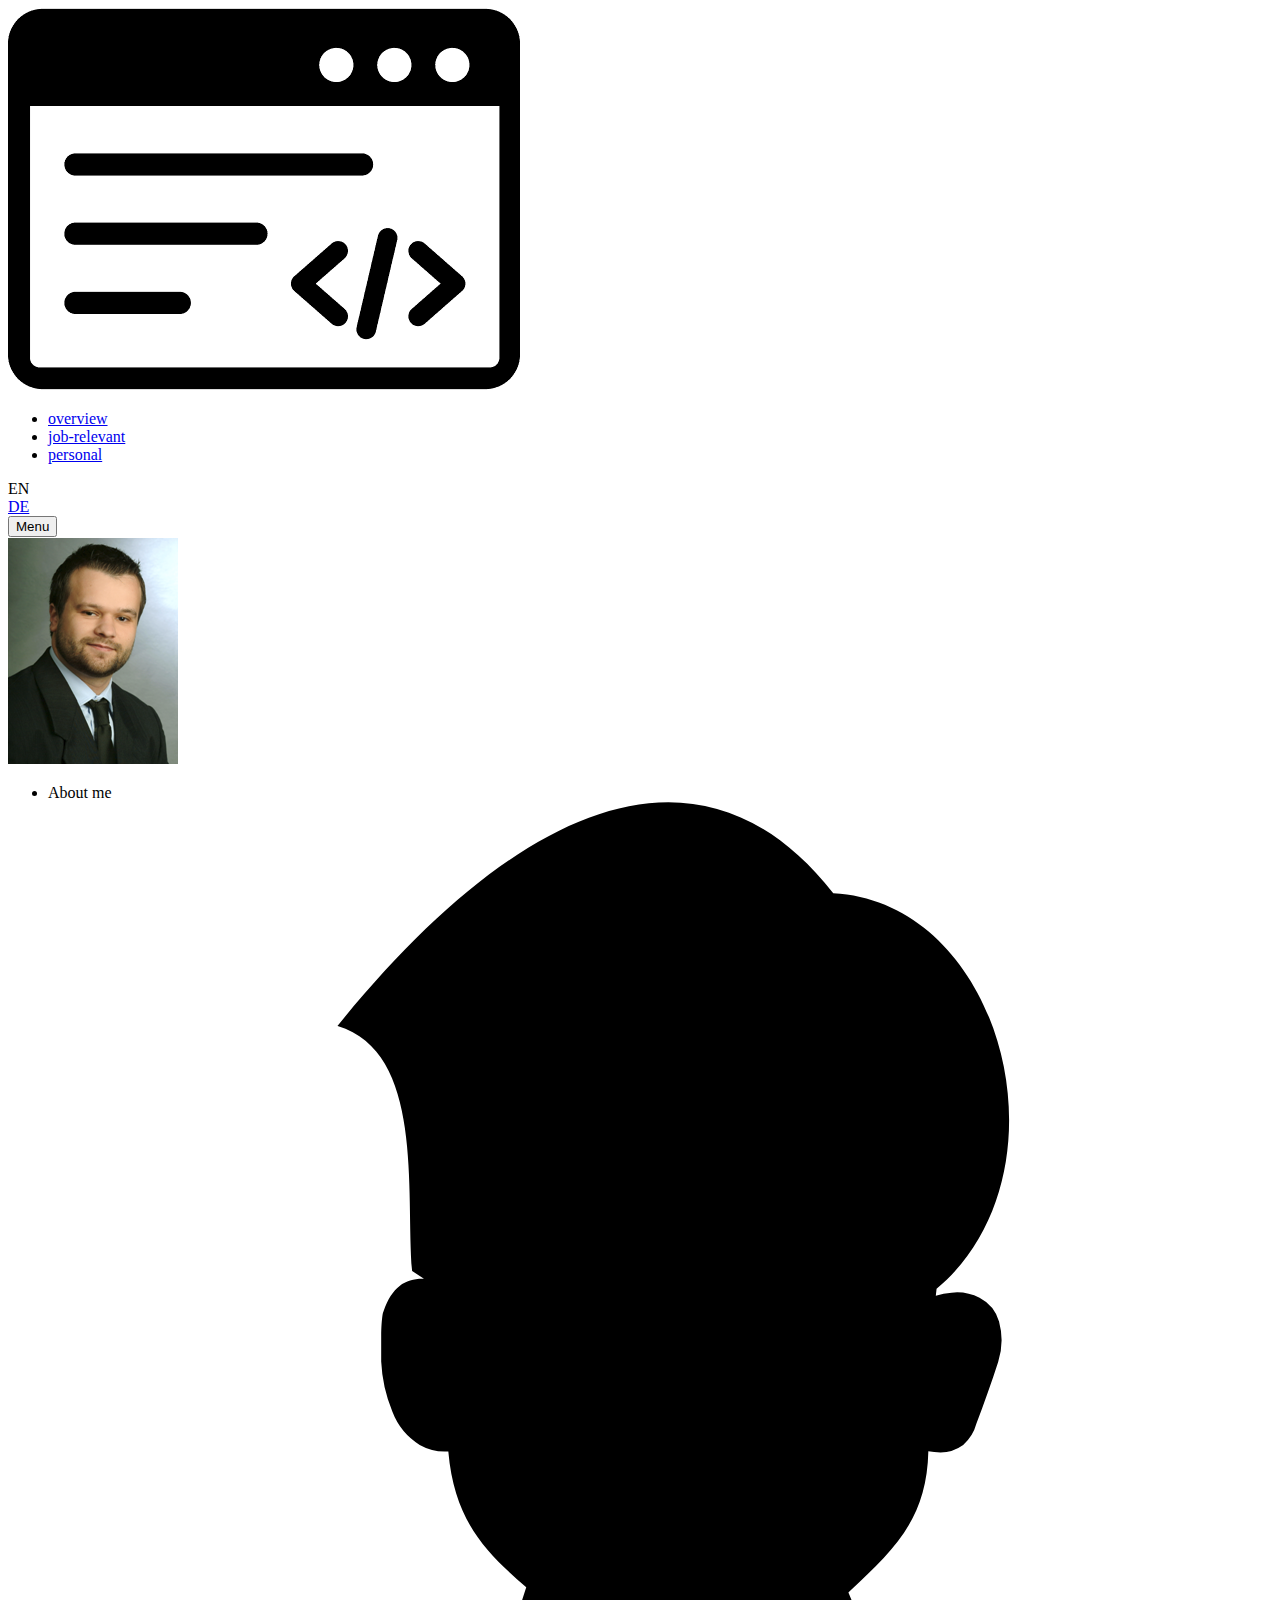
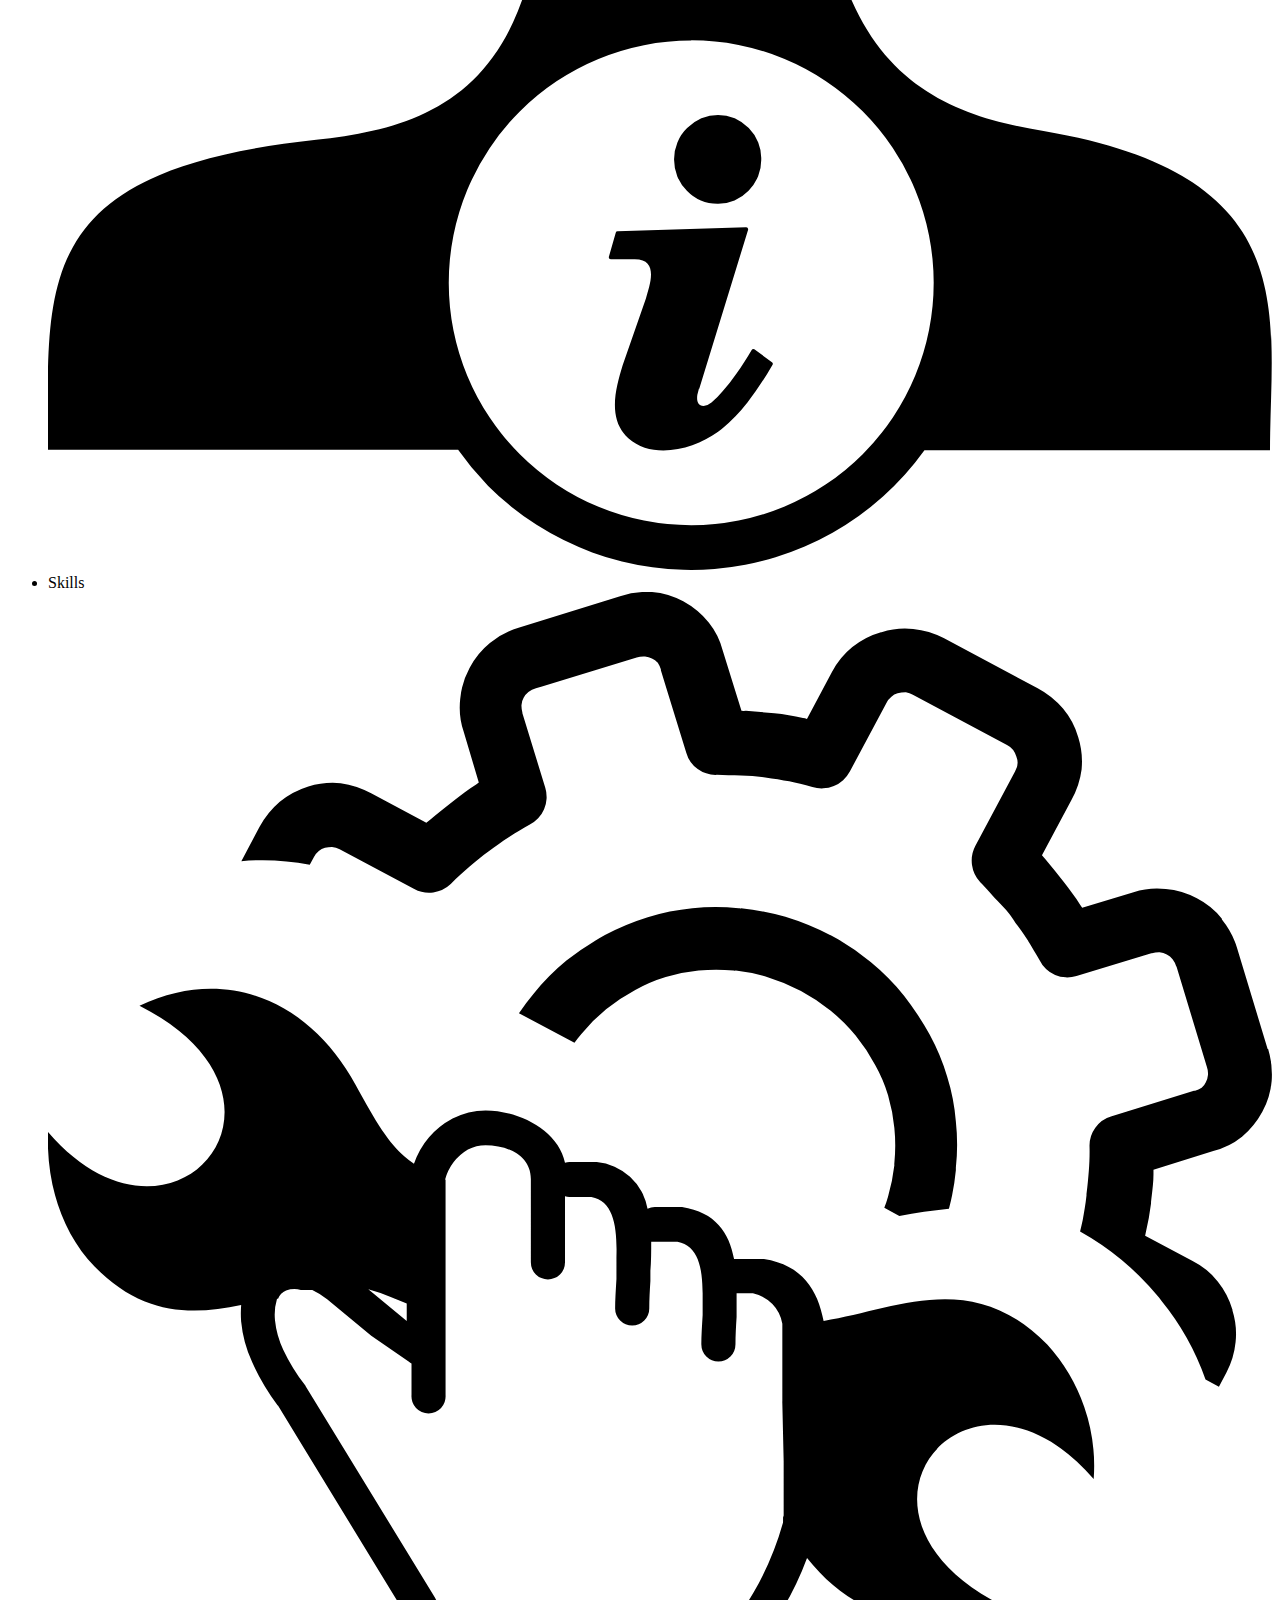
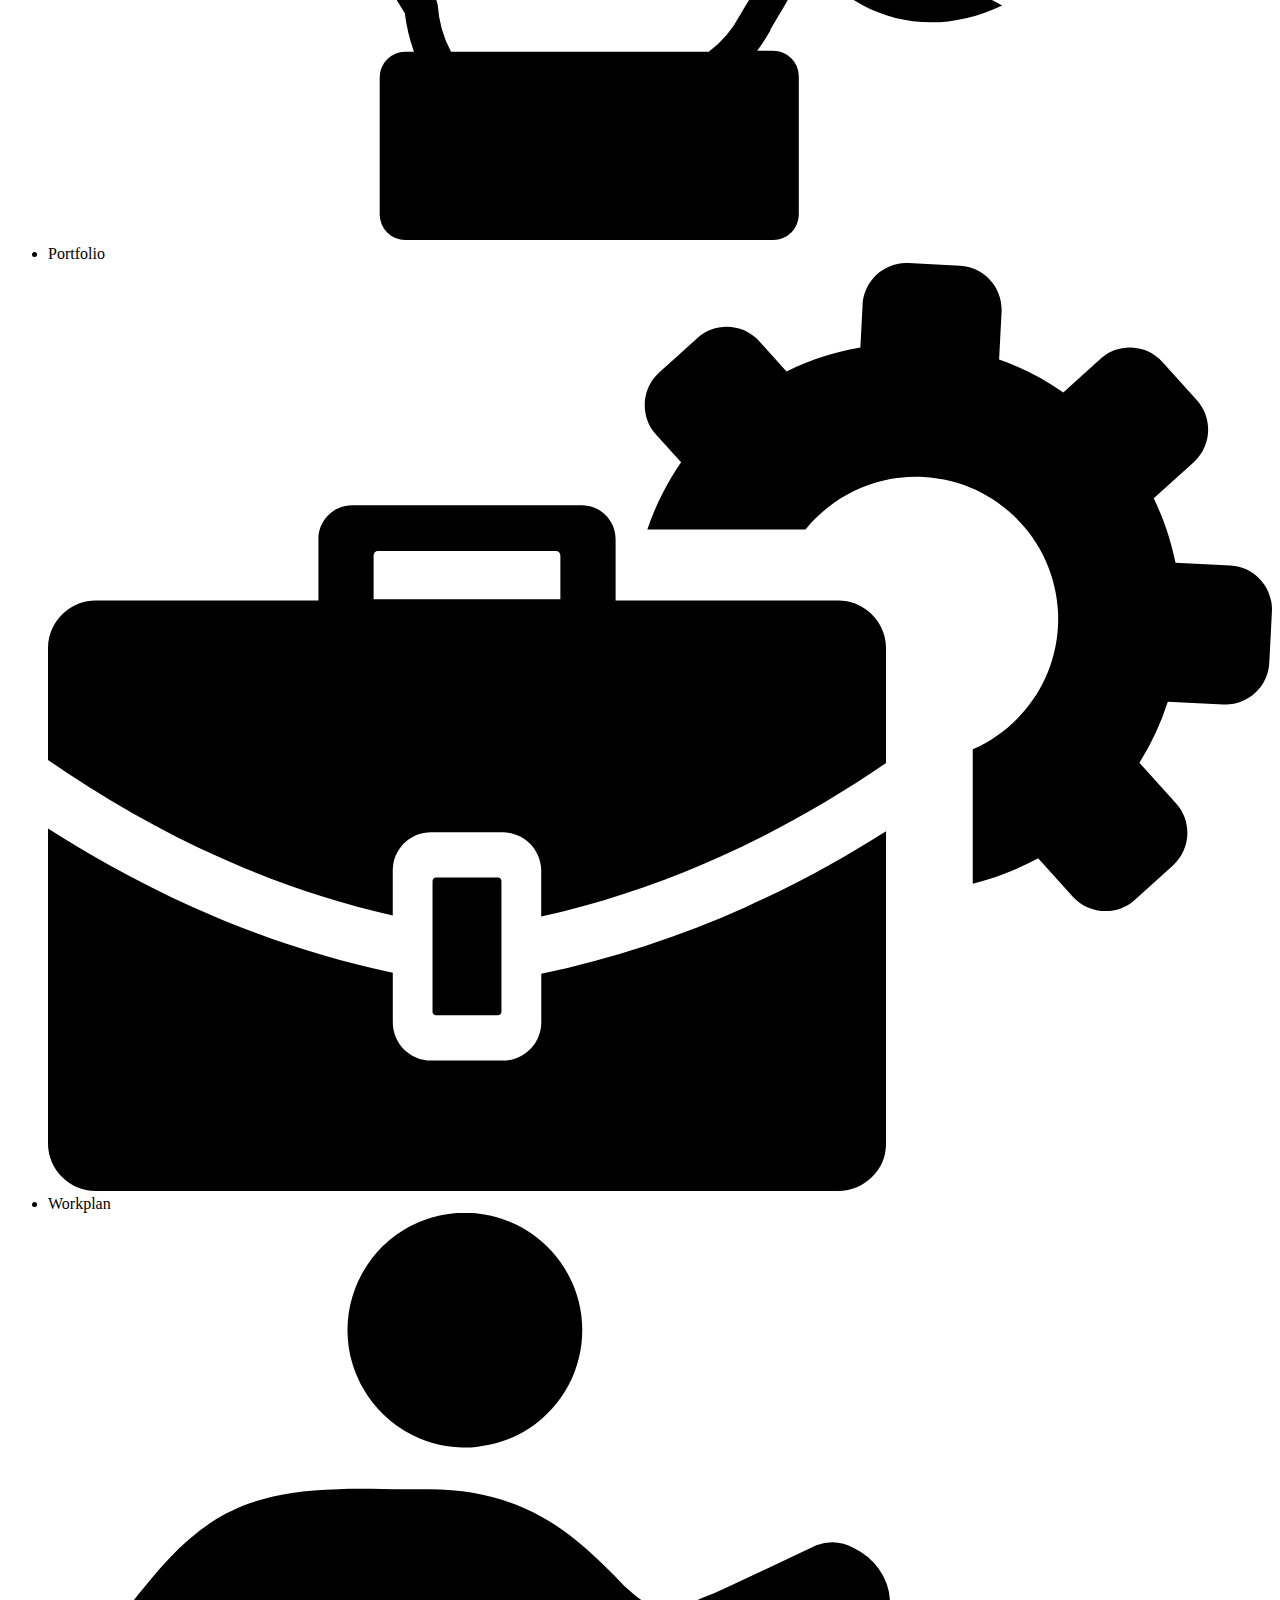
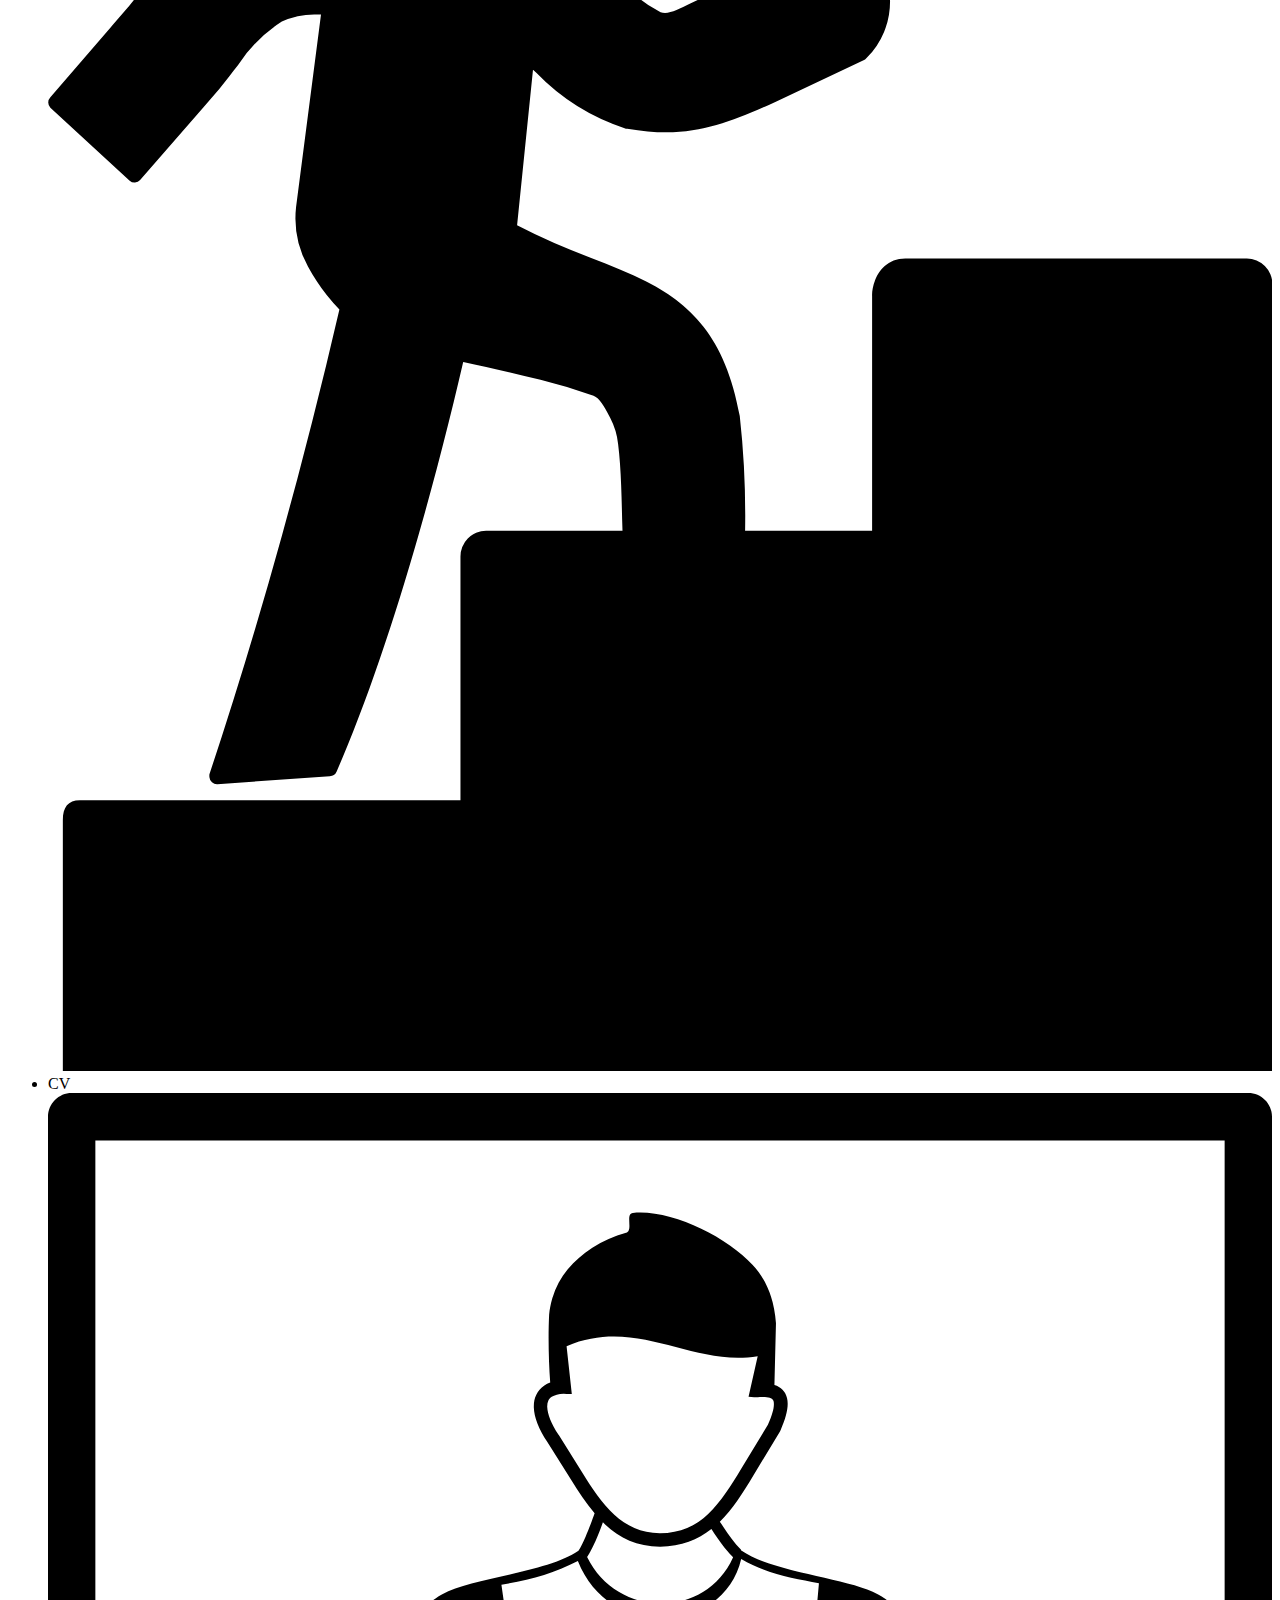
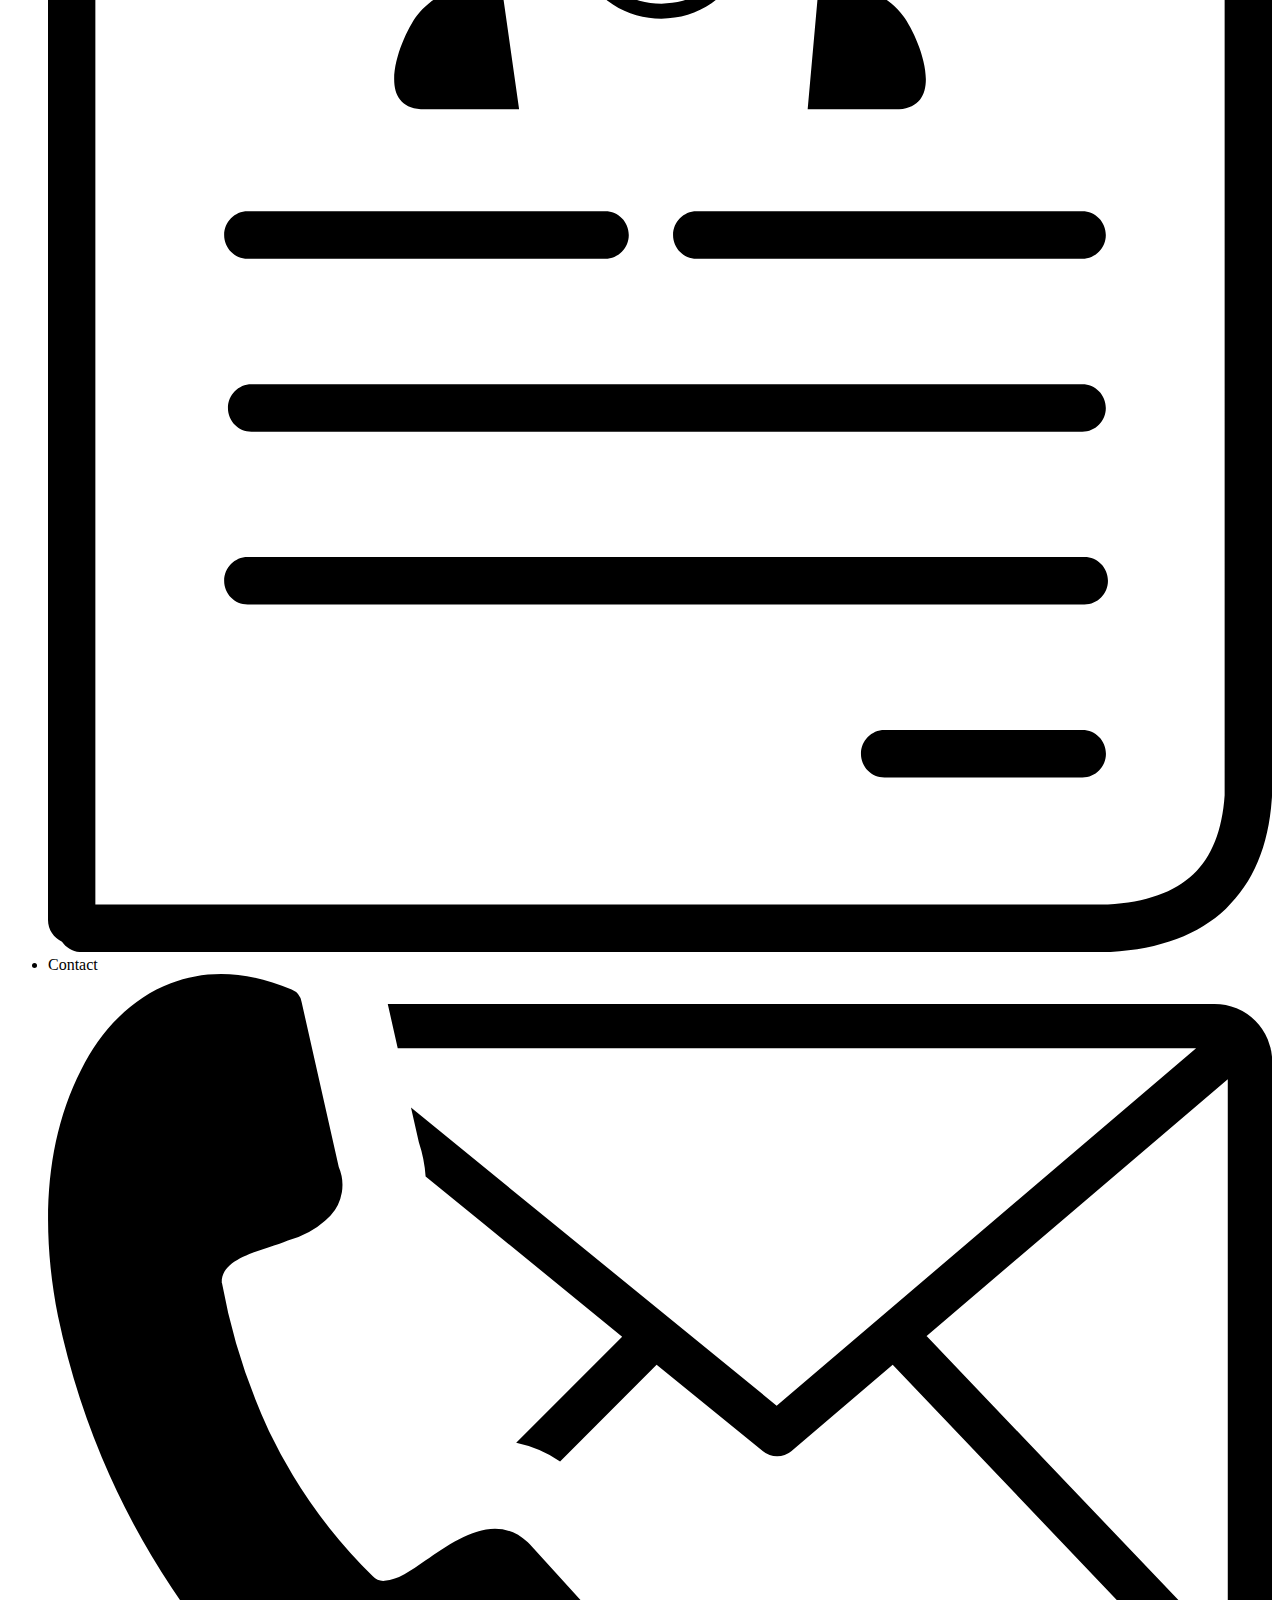
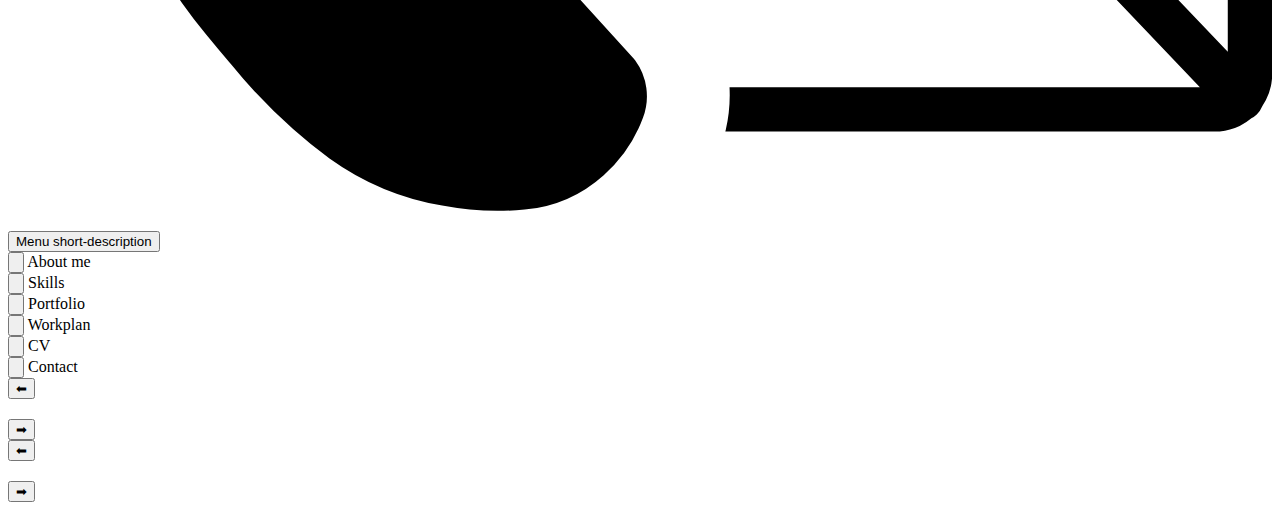
==== index.html @ 75055345 "Change path for styles and js" ====
<!DOCTYPE html>
<html lang="en">
  <head>
    <meta charset="UTF-8" />
    <meta http-equiv="X-UA-Compatible" content="IE=edge" />
    <meta name="viewport" content="width=device-width, initial-scale=1.0" />
    <link
      rel="icon"
      type="image/png"
      href="./assets/Bildschirmfoto vom 2022-07-23 14-48-55.png"
      style="border-radius: 60%"
    />
    <title>overview application</title>
    <!-- BASE -->
    <!-- for github pages -->
    <base href="/bru1415.github.io/job-application-site/" />
    <!-- for localhost -->
    <!-- <base href="" /> -->
    <!-- GOOGLE FONTS -->
    <link rel="preconnect" href="https://fonts.googleapis.com" />
    <link rel="preconnect" href="https://fonts.gstatic.com" crossorigin />
    <link
      href="https://fonts.googleapis.com/css2?family=Barlow+Semi+Condensed:ital,wght@0,400;0,700;1,400&family=Barlow:wght@400;700&family=Libre+Baskerville:wght@400;700&display=swap"
      rel="stylesheet"
    />
    <link rel="preconnect" href="https://fonts.googleapis.com" />
    <link rel="preconnect" href="https://fonts.gstatic.com" crossorigin />
    <link
      href="https://fonts.googleapis.com/css2?family=Gelasio:ital,wght@0,400;0,500;0,600;0,700;1,400;1,500;1,600;1,700&display=swap"
      rel="stylesheet"
    />
    <link rel="preconnect" href="https://fonts.googleapis.com" />
    <link rel="preconnect" href="https://fonts.gstatic.com" crossorigin />
    <link
      href="https://fonts.googleapis.com/css2?family=Roboto+Slab:wght@400;500;700;900&display=swap"
      rel="stylesheet"
    />
    <link rel="preconnect" href="https://fonts.googleapis.com" />
    <link rel="preconnect" href="https://fonts.gstatic.com" crossorigin />
    <link
      href="https://fonts.googleapis.com/css2?family=Roboto+Condensed:ital,wght@0,400;0,700;1,400&display=swap"
      rel="stylesheet"
    />
    <!-- Custom css -->
    <link rel="stylesheet" href="./styles.css" />
    <!-- JS -->
    <script src="./index.js" defer></script>
    <!-- <script src="../jsonData.js" type="module" defer></script> -->
  </head>
  <body class="overview">
    <header class="SiteHeader sticky">
      <div class="SiteHeader__navAndLogoContainer flex just-between">
        <div class="logo">
          <img
            src="/assets/coding.png"
            alt="coding-symbol as logo"
            onerror="if(this.src != '/job-application-site/assets/coding.png') this.src = '/job-application-site/assets/coding.png'"
          />
        </div>
        <div class="SiteHeader__navContainer flex just-between">
          <nav>
            <ul
              class="primary-navigation underline-indicators"
              data-is-expanded="false"
            >
              <li class="active"><a href="/index.html">overview</a></li>
              <li><a href="/pages/technical.html">job-relevant</a></li>
              <li><a href="/pages/personal.html">personal</a></li>
            </ul>
          </nav>
          <div class="SiteHeader__navContainer_sideElements flex">
            <div class="lang-dropdown">
              <div class="dropdown-current">EN</div>
              <div class="dropdown-content">
                <div><a href="/index-de.html"> DE</a></div>
              </div>
            </div>
            <button
              data-close-icon="false"
              class="mobile-nav-toggle burger-icon"
              aria-controls="primary-navigation"
            >
              <span class="sr-only" aria-expanded="false">Menu</span>
            </button>
          </div>
        </div>
      </div>
    </header>
    <main id="main" class="main-grid grid">
      <div class="presentation-wrapper">
        <picture class="profile-photo" data-screen="full">
          <img
            src="/assets/Bildschirmfoto vom 2022-07-23 14-48-55.png"
            alt="picture of bruno-martin schuster"
        /></picture>
        <ul id="topics" class="topics" data-screen="full">
          <li data-position="1" data-title="About me">
            <span>About me</span>
            <img
              data-topicarea="personal"
              src="/assets/about-me.svg"
              alt="graphic showing outline of a person with in i representing information"
            />
          </li>
          <li data-position="2" data-title="Skills">
            <span>Skills</span>
            <img
              data-topicarea="technical"
              src="/assets/repair-fix-repairing.svg"
              alt="graphic showing a gearwheel and a hand holding a spanner"
            />
          </li>
          <li data-position="3" data-title="Portfolio">
            <span>Portfolio</span>
            <img
              data-topicarea="technical"
              src="/assets/work-experience.svg"
              alt="graphic showing a gearwheel and a briefcase"
            />
          </li>
          <li data-position="4" data-title="Workplan">
            <span>Workplan</span>
            <img
              data-topicarea="technical"
              src="/assets/stair-climbing.svg"
              alt="graphic showing a person climbing up stairs"
            />
          </li>
          <li data-position="5" data-title="CV">
            <span>CV</span>
            <img
              data-topicarea="personal"
              src="/assets/resume-cv.svg"
              alt="graphic showing a resume"
            />
          </li>
          <li data-position="6" data-title="Contact">
            <span>Contact</span>
            <img
              data-topicarea="personal"
              src="/assets/contact-us.svg"
              alt="graphic showing a phone and a envelope"
            />
          </li>
        </ul>
      </div>
      <!-- short-description --------------------------------------------------------------------------------------- -->
      <div class="short-description">
        <div class="short-desc-nav-wrapper" data-is-expanded="true">
          <button
            data-close-icon="false"
            class="short-desc-nav-toggle burger-icon"
            aria-controls="short-desc-nav-wrapper"
            aria-expanded="false"
          >
            <span class="sr-only" aria-expanded="false"
              >Menu short-description</span
            >
          </button>
          <div
            class="grid short-description-nav"
            role="tablist"
            aria-label="topics list"
          >
            <div
              data-position="1"
              role="tab"
              aria-controls="about_me-tab"
              aria-selected="false"
              tabindex="-1"
            >
              <button data-topicarea="personal">
                <img
                  data-topicarea="personal"
                  src="/assets/about-me.svg"
                  alt="graphic showing outline of a person with in i representing information"
                />
              </button>
              <span class="sr-only">About me</span>
            </div>
            <div
              data-position="2"
              role="tab"
              aria-controls="skills-tab"
              aria-selected="false"
              tabindex="-1"
            >
              <button data-topicarea="technical">
                <img
                  data-topicarea="technical"
                  src="/assets/repair-fix-repairing.svg"
                  alt="graphic showing a gearwheel and a hand holding a spanner"
                />
              </button>
              <span class="sr-only">Skills</span>
            </div>
            <div
              data-position="3"
              role="tab"
              aria-controls="portfolio-tab"
              aria-selected="false"
              tabindex="-1"
            >
              <button data-topicarea="technical">
                <img
                  data-topicarea="technical"
                  src="/assets/repair-fix-repairing.svg"
                  alt="graphic showing a gearwheel and a hand holding a spanner"
                />
              </button>
              <span class="sr-only">Portfolio</span>
            </div>
            <div
              data-position="4"
              role="tab"
              aria-controls="workplan-tab"
              aria-selected="true"
              tabindex="0"
            >
              <button data-topicarea="technical">
                <img
                  data-topicarea="technical"
                  src="/assets/stair-climbing.svg"
                  alt="graphic showing a person climbing up stairs"
                />
              </button>
              <span class="sr-only">Workplan</span>
            </div>
            <div
              data-position="5"
              role="tab"
              aria-controls="cv-tab"
              aria-selected="false"
              tabindex="-1"
            >
              <button data-topicarea="personal">
                <img
                  data-topicarea="personal"
                  src="/assets/resume-cv.svg"
                  alt="graphic showing a resume"
                />
              </button>
              <span class="sr-only">CV</span>
            </div>
            <div
              data-position="6"
              role="tab"
              aria-controls="contact-tab"
              aria-selected="false"
              tabindex="-1"
            >
              <button data-topicarea="personal">
                <img
                  data-topicarea="personal"
                  src="/assets/contact-us.svg"
                  alt="graphic showing a phone and a envelope"
                />
              </button>
              <span class="sr-only">Contact</span>
            </div>
          </div>
          <div class="short-description-nav__head flex inside-wrapper">
            <button class="navigation__arrow arrow-left">⬅</button>
            <h2 class="description-heading"></h2>
            <button class="navigation__arrow arrow-right">➡</button>
          </div>
        </div>
        <div class="short-description-nav__head flex outside-wrapper">
          <button class="navigation__arrow arrow-left">⬅</button>
          <h2 class="description-heading"></h2>
          <button class="navigation__arrow arrow-right">➡</button>
        </div>
        <!-- ShortContent ------------------------------------------------------------------- -->

        <section class="short-content">
          <!-- About me  ------------------------------------------------------------->
          <article
            hidden
            role="tabpanel"
            id="about_me-tab"
            tabindex="0"
            data-position="1"
            aria-labelledby="about_me-tab"
          >
            <div class="about_me flex col">
              <!-- <h2>About me</h2> -->
              <h3>personal</h3>
              <p>
                I am a calm person who is enthusiastic about learning. In groups
                I generally do not take the leading part, but always try to push
                when there is a goal to reach.
                <br />
                One of my greatest strengths is my frustration tolerance, which
                I think is an important ability for a programmer. I usually try
                to consider tasks from different point of views. That, on the
                one hand takes more time, on the other hand is less superficial.
              </p>
              <div class="short-info">
                This is a brief overview. If you want to see more details got to
                <a href="/pages/personal.html">personal</a>
              </div>
              <br />
              <br />
              <h3>professional</h3>
              <p>
                I personally see myself rather working in the backend- than in
                frontend-development. However, I have not decided definitely. I
                will anyway first go through the whole MERN-stack to have an
                overall picture.
              </p>
            </div>
            <div class="short-info">
              This is a brief overview. If you want to see more details got to
              <a href="/pages/personal.html">job-relevant</a>
            </div>
          </article>
          <!-- Skills  ----------------------------------------------------------------->
          <article
            hidden
            role="tabpanel"
            id="skills-tab"
            tabindex="0"
            data-position="2"
            aria-labelledby="skills-tab"
          >
            <div class="skills__transferable">
              <h3>transferable skills</h3>
              <div class="flex skills__list col-row col-row-sm">
                <div class="skills__list_half flex col">
                  <span>connected thinking</span>
                  <div class="skills__list_item flex">
                    <div
                      class="skills__list_item--fill"
                      style="--skill-fill: 80%"
                    ></div>
                  </div>
                  <span>analytical thinking</span>
                  <div class="skills__list_item flex">
                    <div
                      class="skills__list_item--fill"
                      style="--skill-fill: 75%"
                    ></div>
                  </div>
                  <span>creativity in problem solving</span>
                  <div class="skills__list_item flex">
                    <div
                      class="skills__list_item--fill"
                      style="--skill-fill: 80%"
                    ></div>
                  </div>
                </div>
                <div class="skills__list_half flex col">
                  <span>frustration competence</span>
                  <div class="skills__list_item flex">
                    <div
                      class="skills__list_item--fill"
                      style="--skill-fill: 85%"
                    ></div>
                  </div>
                  <span>eagerness to learn</span>
                  <div class="skills__list_item flex">
                    <div
                      class="skills__list_item--fill"
                      style="--skill-fill: 85%"
                    ></div>
                  </div>
                  <span>flexibility</span>
                  <div class="skills__list_item flex">
                    <div
                      class="skills__list_item--fill"
                      style="--skill-fill: 75%"
                    ></div>
                  </div>
                </div>
              </div>
            </div>
            <div class="short-info">
              This is a brief overview. If you want to see more details got to
              <a href="/pages/personal.html">personal</a>
            </div>
            <h3>coding skills</h3>
            <div class="skills__coding">
              <div class="flex skills__list flex col-row col-row-sm">
                <div class="skills__list_half flex col">
                  <span>Java Script</span>
                  <div class="skills__list_item flex">
                    <div
                      class="skills__list_item--fill"
                      style="--skill-fill: 55%"
                    ></div>
                  </div>
                  <span>css</span>
                  <div class="skills__list_item flex">
                    <div
                      class="skills__list_item--fill"
                      style="--skill-fill: 45%"
                    ></div>
                  </div>
                  <span>html</span>
                  <div class="skills__list_item flex">
                    <div
                      class="skills__list_item--fill"
                      style="--skill-fill: 45%"
                    ></div>
                  </div>
                </div>
                <div class="skills__list_half flex col">
                  <span>bootstrap</span>
                  <div class="skills__list_item flex">
                    <div
                      class="skills__list_item--fill"
                      style="--skill-fill: 25%"
                    ></div>
                  </div>
                  <span>figma</span>
                  <div class="skills__list_item flex">
                    <div
                      class="skills__list_item--fill"
                      style="--skill-fill: 15%"
                    ></div>
                  </div>
                  <span>java</span>
                  <div class="skills__list_item flex">
                    <div
                      class="skills__list_item--fill"
                      style="--skill-fill: 30%"
                    ></div>
                  </div>
                </div>
              </div>
            </div>
            <div class="short-info">
              This is a brief overview. If you want to see more details got to
              <a href="/pages/technical.html">job-relevant</a>
            </div>
          </article>
          <!-- Portfolio  --------------------------------------------------------------->
          <article
            hidden
            role="tabpanel"
            tabindex="0"
            data-title="Portfolio"
            data-position="3"
            id="portfolio-tab"
            aria-labelledby="portfolio-tab"
          >
            <h3>My four most recent works</h3>
            <div class="gallery flex">
              <div class="gallery__element">
                <a
                  href="https://bru1415.github.io/fementor-job-listings/"
                  class="portfolio_a-tag"
                  ><figure class="pos-relative">
                    <img
                      src="/assets/fementor-job-listings.png"
                      alt="screenshot of job listings project"
                    />
                    <figcaption>
                      <p>React / JavaScript / CSS / HTML</p>
                      <h5>fementor-job-listings</h5>
                    </figcaption>
                  </figure>
                </a>
                <div class="git-repo-link fs-500">
                  <a href="https://github.com/Bru1415/fementor-job-listings"
                    >go to github repository</a
                  >
                </div>
              </div>
              <div class="gallery__element">
                <a
                  href="https://codepen.io/BrCoWeb/pen/ExbvEqm?editors=1111"
                  class="portfolio_a-tag"
                  ><figure class="pos-relative">
                    <img
                      src="/assets/fcc-random-quote-machine.png"
                      alt="screenshot of random quote machine project"
                    />
                    <figcaption>
                      <p>React / JavaScript / CSS / HTML</p>
                      <h5>fcc-random-quote-machine</h5>
                    </figcaption>
                  </figure></a
                >
              </div>
              <div class="gallery__element">
                <a
                  href="https://bru1415.github.io/odin-calculator/"
                  class="portfolio_a-tag"
                  ><figure class="pos-relative">
                    <img
                      src="/assets/odin-calculator.png"
                      alt="screenshot of calculator project"
                    />

                    <figcaption>
                      <p>JavaScript / HTML / CSS</p>
                      <h5>odin-calculator</h5>
                    </figcaption>
                  </figure></a
                >
                <div class="git-repo-link fs-500">
                  <a href="https://github.com/Bru1415/odin-calculator"
                    >go to github repository</a
                  >
                </div>
              </div>

              <div class="gallery__element">
                <a
                  href="https://bru1415.github.io/odin-etch-a-sketch/"
                  class="portfolio_a-tag portfolio__odin_odin-etch-a-sketch"
                  ><figure class="pos-relative">
                    <img
                      src="/assets/odin-etch-a-sketch.png"
                      alt="screenshot of etch a sketch project"
                    />
                    <figcaption>
                      <p>JavaScript / HTML / CSS</p>
                      <h5>odin-etch-a-sketch</h5>
                    </figcaption>
                  </figure></a
                >
                <div class="git-repo-link fs-500">
                  <a
                    class=""
                    href="https://github.com/Bru1415/odin-etch-a-sketch"
                    >go to github repository</a
                  >
                </div>
              </div>
            </div>
            <div class="short-info">
              This is a brief overview. If you want to see more details got to
              <a href="/pages/technical.html">job-relevant</a>
            </div>
          </article>
          <!-- Workplan  ---------------------------------------------------------------->
          <article
            hidden
            data-title="Workplan"
            role="tabpanel"
            tabindex="0"
            data-title="workplan"
            data-position="4"
            id="workplan-tab"
            aria-labelledby="workplan-tab"
          >
            <article class="technical__workplan flex">
              <article class="workplan__past flex">
                <div>
                  <h3>Learning History (Up to the present)</h3>
                  <div class="workplan__past__to-present">
                    <div>
                      <div class="timeline process">
                        <h5>Getting curious</h5>
                        <div><span class="date-range"> July 2021</span></div>
                      </div>
                      <div class="timeline process">
                        <h5>Testing phase</h5>
                        <div>
                          <span class="date-range"
                            >August 2021 - October 2022</span
                          >
                        </div>
                      </div>
                      <div class="timeline process">
                        <h5>Getting serious</h5>
                        <div>
                          <span class="date-range"
                            >October 2021 - November 2022</span
                          >
                        </div>
                      </div>
                      <div class="timeline process">
                        <h5>diversify sources of learning</h5>
                        <div>
                          <span class="date-range"
                            >November 2021 - present</span
                          >
                        </div>
                      </div>
                      <div class="timeline success">
                        <h5>
                          Finish <em>"The Web Development Bootcamp 2022"</em> by
                          Colt Steele
                        </h5>
                        <div>
                          <span class="date-range">16th of January 2021</span>
                        </div>
                      </div>
                      <div class="timeline success">
                        <h5>
                          Finish freeCodeCamp "JavaScript Algorithms and Data
                          Structures Certification"
                        </h5>
                        <div>
                          <span class="date-range">31th of January 2021</span>
                        </div>
                      </div>
                      <div class="timeline process">
                        <h5>Start with react</h5>
                        <div>
                          <span class="date-range"
                            >February 2022 - March 2022</span
                          >
                        </div>
                      </div>
                      <div class="timeline process">
                        <h5>Deepen knowledge on html and css</h5>
                        <div>
                          <span class="date-range">March 2022 - present</span>
                        </div>
                      </div>
                      <div class="timeline process">
                        <h5>Continue with react</h5>
                        <div><span class="date-range">July 2022</span></div>

                        <p></p>
                      </div>
                      <div class="timeline success">
                        <h5>finish main part of react Tutorial</h5>
                        <div>
                          <span class="date-range">28th of August 2022</span>
                        </div>
                      </div>
                      <div class="timeline process">
                        <h5>
                          Deepen knowledge on react and prepare for application
                        </h5>
                        <div>
                          <span class="date-range"
                            >September 2022 - present</span
                          >
                        </div>
                      </div>
                      <div class="timeline success">
                        <h5>finish first challenge of Frontend Mentor</h5>
                        <div>
                          <span class="date-range">16th of September 2022</span>
                        </div>
                      </div>
                    </div>
                  </div>
                </div>
              </article>
              <article class="workplan__future flex">
                <div>
                  <h3>Learning Plan (next steps)</h3>
                  <div class="workplan__future__from-present">
                    <div>
                      <div class="timeline process">
                        <h5>
                          Deepen knowledge on react and prepare for application
                        </h5>
                        <div>
                          <span class="date-range">present - January 2023</span>
                        </div>
                      </div>
                      <div class="timeline process">
                        <h5>Working on the backend</h5>
                        <div>
                          <span class="date-range"
                            >January 2023 - March 2022</span
                          >
                        </div>
                      </div>
                      <div class="timeline process">
                        <h5>Deepen the MERN-Stack</h5>
                        <div>
                          <span class="date-range">April 2022 - May 2022</span>
                        </div>
                      </div>
                      <div class="timeline process">
                        <h5>Continuous Improvement</h5>
                        <div>
                          <span class="date-range">May 2022 - open end</span>
                        </div>
                      </div>
                    </div>
                  </div>
                </div>
              </article>
            </article>
            <div class="short-info">
              This is a brief overview. If you want to see more details got to
              <a href="/pages/technical.html">job-relevant</a>
            </div>
          </article>
          <!-- CV  ------------------------------------------------------------------------->
          <article
            hidden
            role="tabpanel"
            id="cv-tab"
            tabindex="0"
            data-position="5"
            aria-labelledby="cv-tab"
          >
            <article class="cv flex">
              <div class="curriculum">
                <div>
                  <h3>work life</h3>
                  <div class="worklife">
                    <div class="timeline success">
                      <h5>tutor</h5>
                      <span>as a freelancer</span>
                      <div><span class="date-range">2013 - 2021</span></div>
                    </div>
                  </div>
                </div>
                <h3>education</h3>
                <div class="education">
                  <div>
                    <div class="timeline">
                      <h5>master's programme</h5>
                      <span>at Leuphana University Lüneburg</span>
                      <div>
                        <span class="date-range">October 2010 - May 2013</span>
                      </div>
                      <div class="master">
                        <div class="grid curriculum__specification">
                          <div>degree program:</div>
                          <div>Management and Engineering</div>
                          <div>intermediate grade:</div>
                          <div>1.92</div>
                        </div>
                      </div>
                    </div>
                    <div class="timeline success">
                      <h5>
                        Further Education: "Coaching and psychological
                        counseling"
                      </h5>
                      <span>at "Integra Heilpraktikerschule"</span>
                      <div>
                        <span class="date-range">June 2010 - January 2012</span>
                      </div>
                      <!-- <p class="education__simultan">
                        This training was offered on weekends so I could do it
                        parallel to my studies. I decided to take part in it
                        because I thought I would benefit both in my studies as
                        well as for my side job as a tutor.
                      </p> -->
                      <div class="grid curriculum__specification">
                        <div>Main topics:</div>
                        <div>
                          communication theory, different counseling approaches
                        </div>
                      </div>
                    </div>
                    <div class="timeline success">
                      <h5>Bachelor of engineering</h5>
                      <span>from Leuphana University Lüneburg</span>
                      <div>
                        <span class="date-range"
                          >October 2006 - September 2010</span
                        >
                      </div>
                      <div class="grid curriculum__specification">
                        <div>degree program:</div>
                        <div>Applied automation technology</div>
                        <div>final grade:</div>
                        <div>2.3</div>
                      </div>
                    </div>
                    <div class="timeline success">
                      <h5>general qualification for university entrance</h5>
                      <span>from Herder Schule Lüneburg</span>
                      <div><span class="date-range"> - 2004</span></div>
                      <div class="grid curriculum__specification">
                        <div>Examination subjects:</div>
                        <div>
                          mathematics (advanced course), physics (advanced
                          course), english
                        </div>
                      </div>
                    </div>
                  </div>
                </div>
                <h3>relevant/transferable side jobs</h3>
                <div class="worklife side-jobs">
                  <div>
                    <div>
                      <h5>tutor</h5>
                      <span>for diverse employers as freelancer</span>
                      <div><span class="date-range">2009 - 2013</span></div>
                    </div>
                    <div>
                      <h5>Social listening analysis</h5>
                      <span>at Brandwatch</span>
                      <div><span class="date-range">2011 - 2013</span></div>
                      <p>Tasks: query creation, translations</p>
                    </div>
                  </div>
                </div>
              </div>
            </article>
            <div class="short-info">
              This is a brief overview. If you want to see more details got to
              <a href="/pages/personal.html">personal</a>
            </div>
          </article>
          <!-- Contact  ------------------------------------------------------------------------->
          <article
            hidden
            data-title="Contact"
            role="tabpanel"
            id="contact-tab"
            tabindex="0"
            data-position="6"
            aria-labelledby="contact-tab"
          >
            <div class="grid contact_table">
              <div>AGE:</div>
              <div>39</div>
              <div>EMAIL:</div>
              <div>bruno.m.schuster@gmail.de</div>
              <div>PHONE:</div>
              <div>017621532863</div>
              <div>ADDRESS:</div>
              <div>Lüneburg, Germany</div>
            </div>
            <div class="short-info">
              This is a brief overview. If you want to see more details got to
              <a href="/pages/personal.html">personal</a>
            </div>
          </article>
        </section>
        <section class="side-information"><p></p></section>
      </div>
    </main>
  </body>
</html>
---- styles.css ----
/*                              */
/*      CUSTOM PROPERTIES       */
/*           start              */

/* #region */

:root {
  /* colors */

  --clr-light: 30 100% 97%;
  --clr-light-high: 0 0% 100%;
  --clr-light-low: ;
  /* --clr-light-medium: 28 71% 93%; */
  --clr-light-medium: 26 35% 87%;
  --clr-dark: 185 30% 54%;
  --clr-dark-low: 176 62% 87%;
  --clr-dark-high: 0 0% 0%;

  /* grid/flex */

  --gap: 2em;
  --grid-pos-col: 1;
  --grid-pos-row: 1;

  /* font-families */
  --ff-sans-normal: "Barlow", sans-serif;
  --ff-sans-cond: "Barlow Semi Condensed", sans-serif;
  --ff-sans-cond2: "Roboto Condensed", sans-serif;
  --ff-serif: "Gelasio", serif;
  --ff-serif2: "Libre Baskerville", serif;
  --ff-serif3: "Roboto Slab", serif;
  /* font-sizes */
  --fs-800: 2rem;
  --fs-700: 1.5rem;
  --fs-600: 1.25rem;
  --fs-500: 1.125rem;
  --fs-450: 1rem;
  --fs-400: 0.9rem;
  --fs-300: 0.7rem;
  --fs-200: 0.6rem;
  /* animations */
  --topic-move-top: -1vh;
  --topic-move-left1: 50%;
  --topic-move-left2: 100vw;

  --animation-time: 1s;
  --animation-position--column: 1;
  --animation-position--row: 2;

  /* spacings (margins, paddings etc) etc */

  --underline-gap: 1em;

  /* media-queries */

  /* position absolute */
  --top: ;
  --bottom: ;
  --left: ;
  --right: ;

  /* main-element sizes */

  --topics-width: 38vw;
  --topics-item--scale: 0.55;
}

@media (min-width: 35em) {
  :root {
    /* font-sizes */
    --fs-800: 2.5rem;
    --fs-700: 1.75rem;
    --fs-600: 1.5rem;
    --fs-500: 1.25rem;
    --fs-450: 1.2rem;
    --fs-400: 1rem;
    --fs-300: 0.9375rem;
    --fs-200: 0.875rem;
  }
}

/* #endregion */

/*                              */
/*      CUSTOM PROPERTIES       */
/*         end                  */

/* ----------------------------------------------------------------------------------- */

/*                   */
/*      RESET        */
/*       start       */

/* https://piccalil.li/blog/a-modern-css-reset/ */

/* #region */

/*  Box sizing */

*,
*::before,
*::after {
  box-sizing: border-box;
}

body,
h1,
h2,
h3,
h4,
h5,
p,
figure,
picture {
  margin: 0;
}

h1,
h2,
h3,
h4,
h5,
h6,
p {
  font-weight: 400;
}

/*  set up the body */

body {
  font-family: var(--ff-sans-normal, sans-serif);
  font-size: var(--fs-400, 1rem);
  /* background: linear-gradient(hsl(var(--clr-light)), hsl(var(--clr-light-medium))); */
  background: hsl(var(--clr-light-medium));
  color: hsl(var(--clr-light-high));
  line-height: 1.5;
  min-height: 100vh;
  display: grid;
  grid-template-rows: min-content 1fr;

  overflow-x: hidden;
  overflow-y: hidden;
}

/* makes img easier to work with */

img,
picture {
  max-width: 100%;
  display: block;
}

picture[hidden] {
  display: none;
}

/* make form elements easier to work with */

input,
button,
textarea,
select {
  font: inherit;
}

/* remove animations for people who turned them off*/

@media (prefers-reduced-motion: reduce) {
  *,
  *::before,
  *::after {
    animation-duration: 0.01ms !important;
    animation-iteration-count: 1 !important;
    transition-duration: 0.01ms !important;
    scroll-behavior: auto !important;
  }
}

/* #endregion */

/*                   */
/*      RESET        */
/*       end         */
/* ----------------------------------------------------------------------------------- */

/*                        */
/*    UTILITY CLASSES     */
/*         start          */

/* #region */

/* General */

.sr-only {
  position: absolute;
  width: 1px;
  height: 1px;
  padding: 0;
  margin: -1px;
  overflow: hidden;
  clip: rect(0, 0, 0, 0);
  white-space: nowrap; /* added line */
  border: 0;
}

/* Font Classes */

/* font-families */

.ff-sans-normal {
  font-family: var(--ff-sans-normal);
}
.ff-sans-cond {
  font-family: var(--ff-sans-cond);
}
.ff-sans-cond2 {
  font-family: var(--ff-sans-cond2);
}

.ff-serif {
  font-family: var(--ff-serif);
}
.ff-serif2 {
  font-family: var(--ff-serif2);
}

.ff-serif3 {
  font-family: var(--ff-serif3);
}

/* font-sizes */

.fs-800 {
  font-size: var(--fs-800);
}

.fs-700 {
  font-size: var(--fs-700);
}

.fs-600 {
  font-size: var(--fs-600);
}

.fs-500 {
  font-size: var(--fs-500);
}

.fs-450 {
  font-size: var(--fs-450);
}

.fs-400 {
  font-size: var(--fs-400);
}

.fs-300 {
  font-size: var(--fs-300);
}

.fs-200 {
  font-size: var(--fs-200);
}
/* Layout Classes */

.flex {
  display: flex;
}

.flex.col-row {
  flex-direction: column;
}

.flex.col {
  flex-direction: column;
}

.flex.row {
  flex-direction: row;
}

.flex.just-center {
  justify-content: center;
}

.flex.just-even {
  justify-content: space-evenly;
}

.flex.just-between {
  justify-content: space-between;
}

@media (min-width: 65em) {
  .flex.col-row.col-row-sm {
    flex-direction: row;
  }
}

@media (min-width: 1500px) {
  .flex.col-row.col-row-md {
    flex-direction: row;
  }
}

.grid {
  display: grid;
  gap: var(--gap, 1rem);
}
.sticky {
  position: sticky;
  top: 0;
}

.grid-container {
  text-align: center;
  display: grid;
  place-items: center;
  padding-inline: 1rem;
}

.d-block {
  display: block;
}
.pos-relative {
  position: relative;
}

.hide {
  visibility: hidden;
}

.overflow-any {
  overflow-wrap: anywhere;
}

.overflow-word {
  overflow-wrap: break-word;
}

.wordbreak-all {
  word-break: break-all;
}

/* Classes For Short-Description From Json-File */

.hr {
  display: block;
  position: relative;
  /* text-align: left; */
  /* padding-left: 15%; */
  text-transform: uppercase;
  margin-top: 3em;
  padding-bottom: 10px;
}

.hr + p {
  text-align: left;
  padding-left: 15%;
  margin-top: 1em;
}

.hr::after {
  position: absolute;
  content: "";
  border-bottom: 2px solid hsl(var(--clr-dark-high));
  top: 0;
  bottom: 0;
  left: 10%;
  width: 80%;
}

/* #endregion */

/*                        */
/*    UTILITY CLASSES     */
/*       end              */
/* ----------------------------------------------------------------------------------- */

/*                        */
/*   HOME PAGE - index.css    */
/*       start              */

/*#region*/

/* .overview {
    background: linear-gradient(hsl(var(--clr-light)), hsl(var(--clr-light-medium)));
    max-height: 100vh;

  } */

main {
  /* background: hsl(var(--clr-light)); */
  position: relative;
  /* height: 85vh; */
}

body::after {
  content: "";
  background-image: url(./assets/mark-eder-R9OS29xJb-8-unsplash.jpg);
  background-position: center top;
  background-size: cover;
  background-repeat: repeat-y;
  position: absolute;
  z-index: -1;
  top: 0;
  bottom: 0;
  left: 0;
  right: 0;
  opacity: 0.15;
}

header {
  /* position: sticky; */
  left: 0;
  right: 0;
  top: 0;
  z-index: 1000;
  width: 100vw;
  /* margin: 0;
  width: 100vw; */
  /* height: 10vw; */
  background-color: hsl(var(--clr-dark, #68a7ad));
  box-shadow: 0 2px 7px black;
  /* justify-content: flex-end; */
}

.overview .SiteHeader {
  height: 110px;
}

.logo {
  /* position: absolute;
  top: calc(50% - 0.5 * (2.5vw + 1em));
  left: 1.5em; */
  width: clamp(2rem, 1.5vw + 2em, 7rem);
}

.personal .lang-dropdown,
.technical .lang-dropdown {
  align-self: center;
  /* margin-top: 35px;
  margin-right: 36px;
  margin-left: 10px; */
}

.lang-dropdown {
  display: inline-block;
  position: relative;
  /* margin-right: 92px; */
  align-self: center;
  background-color: hsl(var(--clr-light-high) / 0.75);
  color: hsl(var(--clr-dark));
  font-weight: bold;
  width: calc(4ch + 24px);
}
.lang-dropdown div {
  padding: 5px 9px;
  z-index: 10000;
}

.dropdown-current::after {
  content: url(/job-application-site/assets/arrow-thin-chevron-bottom-icon.svg);
  content: url(/assets/arrow-thin-chevron-bottom-icon.svg);
  position: absolute;
  left: 66%;
  bottom: 15%;
  width: 20%;
  transition: transform 300ms ease-in-out;
  /* color: hsl(var(--clr-dark-high)); */
}

.dropdown-content {
  visibility: hidden;
  opacity: 0;
  position: absolute;
  background-color: hsl(var(--clr-light-high));
  background-color: #d4e8ea;
  width: inherit;
  transition: opacity 600ms ease-in-out, visibility 20ms linear;
}

.lang-dropdown:hover .dropdown-content {
  opacity: 1;
  visibility: visible;
}

.lang-dropdown:hover .dropdown-current::after {
  transform: translateY(7px);
}

.lang-dropdown a {
  text-decoration: none;
  width: 280%;
  color: hsl(var(--clr-dark-high) / 0.5);
}

.primary-navigation {
  display: flex;
  justify-content: space-evenly;
  width: max-content;
  gap: clamp(1em, 2.5vw, 3.5em);
  font-size: clamp(1.2rem, 2vw, 1.5rem);
  list-style: none;
  padding-left: 0;
  margin-block: 0;
}

.SiteHeader__navContainer {
  /* --gap: 30px;
  gap: var(--gap, 1em); */
  gap: 30px;
  align-items: baseline;
}

.mobile-nav-toggle {
  display: none;
}

.primary-navigation li:hover a {
  color: hsl(var(--clr-light-high));
}

.primary-navigation li:nth-of-type(2):hover {
  background: linear-gradient(
    180deg,
    hsl(var(--clr-light-high) / 0.3),
    hsl(var(--clr-light-high) / 0.05)
  );
}
.primary-navigation li:nth-of-type(3):hover {
  background: linear-gradient(
    180deg,
    rgba(255, 165, 0, 0.4),
    rgba(255, 165, 0, 0.05)
  );
}

.primary-navigation a {
  text-decoration: none;
  color: hsl(var(--clr-dark-high));
  z-index: 10;
  position: relative;
}

.primary-navigation a::after {
  content: "";
  position: absolute;
  width: 120%;
  height: 220%;
  left: -10%;
}

.underline-indicators > * {
  cursor: pointer;
  /* padding: var(--underline-gap, 1rem) 10px; */
  padding-bottom: 1em;
  border: 0;
  border-bottom: 0.2rem solid hsl(var(--clr-light-high) / 0);
}

.overview .underline-indicators > * {
  padding-bottom: 0.8em;
}

.underline-indicators > *:hover,
.underline-indicators > *:focus {
  border-color: hsl(var(--clr-light-high) / 0.6);
}

.underline-indicators > .active,
.underline-indicators > [aria-selected="true"] {
  color: hsl(var(--clr-light-high) / 1);
  border-color: hsl(var(--clr-light-high) / 1);
}

.underline-indicators > .active a {
  color: hsl(var(--clr-light-high));
}

.main-grid {
  display: grid;
  gap: 0;
  grid-template-columns:
    minmax(1rem, 1fr) minmax(max-content, 1fr)
    minmax(1rem, 1fr);
}

.presentation-wrapper {
  grid-column: 2;
  display: flex;
  justify-content: center;
  align-items: center;
  position: relative;
}

.topics {
  position: relative;
  background: url(./assets/Bildschirmfoto\ vom\ 2022-07-23\ 14-48-55.png) center
    20% / cover no-repeat;
  width: var(--topics-width, 4em);
  left: var(--left, 0);
  top: var(--top, 0);
  aspect-ratio: 1;
  list-style: none;
  border: 1px solid black;
  border-radius: 50%;
  box-shadow: 0 0 10px 4px hsl(var(--clr-dark-high) / 0.5);
  z-index: 10;
}

@media (max-height: 570px) {
  .topics {
    transform: scale(0.75);
  }
}
@media (max-height: 700px) and (min-width: 530px) {
  .topics {
    transform: scale(0.6);
  }
}

@media (max-height: 780px) and (min-width: 720px) {
  .topics {
    top: 40px;
  }
}

.topics[data-screen="half"] {
  visibility: hidden;
}

.profile-photo {
  display: none;
}

.profile-photo[data-screen="half"] {
  display: block;
  visibility: visible;
  position: absolute;
  top: 1em;
  left: 1em;
  width: max-content;
  aspect-ratio: 1;
  z-index: 200;
}

.profile-photo img {
  border-radius: 50%;
  width: 7vw;
  aspect-ratio: 0.85;
}

.topics li {
  --topics-item--width: calc(var(--topics-item--scale) * var(--topics-width));
  position: absolute;
  top: calc(0.5 * var(--topics-width) - 0.5 * var(--topics-item--width));
  left: calc(0.5 * var(--topics-width) - 0.5 * var(--topics-item--width));
  width: var(--topics-item--width);
  aspect-ratio: 1;
  text-align: center;
  cursor: pointer;
  z-index: 100;
}

.topics li::after {
  --data-title--width: 6rem;
  content: attr(data-title);
  position: absolute;
  color: black;
  width: var(--data-title--width);
  font-size: clamp(0.7rem, 3.5vw, 1.2rem);
  /* left: 25%; */
  left: calc(50% - var(--data-title--width) * 0.5);
  top: -23%;
}

.topics li:first-of-type::after,
.topics li:last-of-type::after {
  top: 100%;
}

.topics li img {
  width: 70%;
  aspect-ratio: 1;
  padding: 6px;
  margin: auto;
  border: 2px solid black;
  border-top: 4px solid orange;
  border-bottom: 4px solid orange;
  border-radius: 50%;
  opacity: 0.4;
  box-shadow: 0 0 8px 3px hsl(var(--clr-dark-high) / 0.5);
  outline: 3px solid orange;
  outline-offset: 6px;
}

.topics li img[data-topicarea="technical"] {
  outline-color: hsl(var(--clr-light-high));
}
.topics li img[data-topicarea="personal"] {
  outline-color: orange;
}

.topics li img:hover,
.topics li img:focus {
  transform: scale(1.05);
  outline-offset: 10px;
}

.topics li span {
  display: block;
  margin: auto;
  color: black;
  font-size: 0.8em;
  transform: skew(-15deg);
  margin-bottom: 10px;
  width: 0;
  height: 0;
  visibility: hidden;
}

.short-description {
  --left: 0vw;
  display: none;
  position: absolute;
  width: 100vw;
  top: 0;
  bottom: 0;
  color: hsl(var(--clr-dark-high));
  padding-top: 1em;
  background-color: hsl(var(--clr-light-medium) / 0.05);
  backdrop-filter: blur(25px);
  z-index: 100;
}

.description-heading {
  text-align: center;
  width: 11ch;
}

.short-description-nav {
  grid-template-columns: repeat(3, minmax(1em, 2.5em));
  grid-template-columns: repeat(3, minmax(2em, 5em));
  grid-template-rows: 1fr 1fr;
  place-items: center;
  justify-content: center;
  align-content: center;
  gap: 0;
}

.short-desc-nav-toggle.burger-icon {
  display: none;
  width: 32px;
  height: 32px;
  margin: auto;
  border-radius: 5px;
  margin-bottom: 16px;
}

.short-desc-nav-wrapper {
  margin: auto;
}

.short-content {
  height: 66%;
  padding: 2.5em 3em;
  overflow-y: scroll;
}

.short-description-nav__head.inside-wrapper {
  display: none;
}

@media (max-height: 900px) {
  .short-desc-nav-toggle.burger-icon {
    display: block;
  }

  .short-desc-nav-toggle[aria-expanded="true"] {
    background: url(./assets/icon-close.svg) no-repeat center
      hsl(var(--clr-dark-high) / 0.6);
  }
  .short-desc-nav-toggle[aria-expanded="false"] {
    background: no-repeat url(./assets/icon-hamburger.svg) center / 60%
      hsl(var(--clr-dark-high) / 0.6);
  }

  .short-desc-nav-toggle.burger-icon:hover {
    transform: scale(1);
  }

  .short-desc-nav-toggle:active {
    transform: scale(0.85);
  }
  .short-desc-nav-toggle:focus-visible {
    outline: 3px solid hsl(var(--clr-light-high) / 0.75);
    outline-offset: 2px;
  }

  .short-description-nav__head.inside-wrapper {
    display: flex;
  }

  .short-description-nav__head.outside-wrapper {
    margin-top: 7px;
  }

  .short-desc-nav-wrapper {
    background-color: hsl(var(--clr-dark) / 0.2);
  }

  .short-desc-nav-wrapper[data-is-expanded="false"] {
    height: 32px;
    width: 32px;
    transition: height 500ms ease-in-out 100ms, width 500ms ease-in-out;
  }

  .short-desc-nav-wrapper[data-is-expanded="true"] {
    height: 350px;
    width: 100%;
    transition: height 600ms ease-in-out, width 600ms ease-in-out 300ms;
  }

  .short-desc-nav-wrapper[data-is-expanded="false"] .short-description-nav,
  .short-desc-nav-wrapper[data-is-expanded="false"]
    .short-description-nav__head.inside-wrapper {
    visibility: hidden;
    opacity: 0;
    transition: opacity 20ms ease-in-out;
  }

  .short-desc-nav-wrapper[data-is-expanded="true"] .short-description-nav,
  .short-desc-nav-wrapper[data-is-expanded="true"]
    .short-description-nav__head.inside-wrapper {
    visibility: visible;
    opacity: 1;
    transition: opacity 1000ms ease-in-out;
  }

  .short-desc-nav-wrapper[data-is-expanded="true"]
    ~ .short-description-nav__head.outside-wrapper {
    display: none;
  }
  .short-desc-nav-toggle[aria-expanded="false"]
    ~ .short-description-nav__head.outside-wrapper {
    display: flex;
  }

  .short-content {
    height: 80%;
  }
}

.short-content .about_me p {
  max-width: 80ch;
}

.short-description-nav > div {
  background-color: hsl(var(--clr-light-medium));
  padding: 20px;
  aspect-ratio: 1;
  border-radius: 50%;
  outline: 2px solid hsl(var(--clr-dark));
}

.short-description-nav > div {
  position: relative;
}

.short-description-nav > div[data-position="1"] {
  grid-column: 2;
  grid-row: 1;
  z-index: 8;
}
.short-description-nav > div[data-position="2"] {
  grid-column: 1;
  grid-row: 1;
  top: 30%;
  left: 15%;
  z-index: 10;
}
.short-description-nav > div[data-position="3"] {
  grid-column: 1;
  grid-row: 2;
  bottom: 25%;
  left: 20%;
  z-index: 12;
}
.short-description-nav > div[data-position="4"] {
  grid-column: 2;
  grid-row: 2;
  z-index: 14;
}
.short-description-nav > div[data-position="5"] {
  grid-column: 3;
  grid-row: 2;
  bottom: 25%;
  right: 20%;
  z-index: 6;
}
.short-description-nav > div[data-position="6"] {
  grid-column: 3;
  grid-row: 1;
  top: 30%;
  right: 15%;
  z-index: 4;
}

.short-description button:not(.burger-icon) {
  width: 56px;
  aspect-ratio: 1;
  margin: 0;
  border: 2px solid black;
  border-top: 4px solid orange;
  border-bottom: 4px solid orange;
  border-radius: 50%;
  opacity: 0.4;
  box-shadow: 0 0 8px 3px hsl(var(--clr-dark-high) / 0.5);
  outline: 3px solid;
  outline-offset: 8px;
}

.short-description-nav > div:not([data-position="4"]) {
  transform: scale(0.7);
}

.short-description-nav > div:not([data-position="4"]):hover {
  z-index: 100;
  transform: scale(0.8);
}

.short-description-nav > div:not([data-position="4"]):hover span {
  position: absolute;
  width: max-content;
  height: auto;
  left: 2%;
  bottom: -25%;
  padding: 8px;
  background-color: #b8c6c7;
  border-radius: 10%;
  clip: auto;
  font-size: 1.2em;
  z-index: 100 !important;
  transform: scale(1);
}

.short-description-nav__head {
  flex-direction: row;
  justify-content: space-between;
  align-items: center;
  margin-bottom: 1.7em;
  padding-inline: 1em;
  /* margin-top: 1em; */
}

@media (max-height: 1050px) {
  .short-description-nav,
  .short-description-nav__head {
    transform: scale(0.9);
  }

  .short-description-nav__head {
    margin-bottom: 1em;
  }

  .short-content {
    padding-top: 0.8em;
  }
}
@media (max-height: 899px) {
  /* .short-description-nav,
  .short-description-nav__head {
    transform: scale(.9);
  }
  
  .short-description-nav__head {
    margin-bottom: 1.2em;
  }

  .short-content {
    padding-top: 1em;
  } */
}

.short-description-nav__head button:not(.burger-icon) {
  width: max-content;
  outline: none;
  aspect-ratio: 5;
  font-size: 2.2em;
  font-weight: bold;
  padding-bottom: 3px;
  color: hsl(var(--clr-dark) / 1);
}

.short-description button[data-topicarea="technical"] {
  outline-color: hsl(var(--clr-light-high));
}
.short-description button[data-topicarea="personal"] {
  outline-color: orange;
}

.short-description button:hover,
.short-description-nav button:focus,
.short-description-nav > div:hover button,
.short-description-nav > div:focus button {
  transform: scale(1.6);
  /* outline-offset: 8px; */
}

.short-description button img {
  width: 90%;
  aspect-ratio: 1;
  padding: 2px;
  /* margin: auto; */
}

.short-description-nav__head .navigation__arrow:hover {
  cursor: pointer;
  transform: none;
  background-color: hsl(var(--clr-dark) / 1);
  color: hsl(var(--clr-light-high) / 1);
}

.short-description-nav__head .navigation__arrow:active {
  transform: scale(0.85);
}

/*    Index.html Animations    */
/*    start         */

.icons-move {
  animation: iconsmover var(--animation-time) ease-out;
}

.anim-grid-change {
  animation: change-grid-position 1.1s ease-in forwards;
}

@keyframes iconsmover {
  0% {
  }

  30% {
    top: var(--topic-move-top);
    left: var(--topic-move-left1);
  }
  100% {
    top: var(--topic-move-top);
    left: var(--topic-move-left2);
    visibility: hidden;
  }
}

@keyframes change-grid-position {
  0% {
  }
  100% {
    grid-column: var(--animation-position--column);
  }
}

/*   Index.html Animations    */
/*    end           */

/*#endregion*/

/*                        */
/*   HOME PAGE     */
/*       end              */
/* ----------------------------------------------------------------------------------- */

/*                        */
/*    BASIC STYLES FOR TECHNICAL AND PERSONAL    */
/*       start              */

/* #region */

/* removes desert picture */
body.basic {
  overflow: scroll;
  background-color: hsl(var(--clr-light-medium) / 0.5);
  display: block;
}

.basic main {
  max-width: 100%;
}

body.basic::after {
  background: none;
  z-index: -1;
}

.basic header {
  min-height: 200px;
  height: 25vh;
  background-image: linear-gradient(
    hsl(var(--clr-dark)),
    hsl(var(--clr-dark-low))
  );
}

.SiteHeader__navAndLogoContainer {
  position: absolute;
  top: 20px;
  height: max-content;
  width: 100%;
  /* align-items: center; */
  padding-inline: 2.5em;
  align-items: baseline;
}

.SiteHeader__navContainer_sideElements {
  /* --gap: 16px;
  gap: var(--gap, 1em); */
  gap: 16px;
}

.header_bg {
  position: absolute;
  top: 0;
  bottom: 0;
  right: 0;
  left: 0;
  width: 100%;
  height: 100%;
  background-image: linear-gradient(
    hsl(var(--clr-dark-low)),
    hsl(var(--clr-dark) / 0.4)
  );

  transform: skewY(-7deg);
  transform-origin: top left;
  z-index: -10;
}

/* .basic .logo {
   display: flex; 
   top: 1.5em; 
} */

/* #endregion */

/*                        */
/*    BASIC STYLES FOR TECHNICAL AND PERSONAL    */
/*       end              */
/* ----------------------------------------------------------------------------------- */

/*                        */
/*    PERSONAL.CSS     */
/*       start              */

/* #region */

.personal,
.technical {
  color: hsl(var(--clr-dark-high));
}

.personal h2,
.technical h2 {
  color: hsl(var(--clr-dark-high) / 0.65);
}

.header_photo {
  position: absolute;
  bottom: -10px;
  left: 10%;
  border-radius: 50%;
  width: min(11em, 20%);
  aspect-ratio: 1;
  /* display: none; */

  /* margin-bottom: -3%; */
}

.header_photo span {
  position: absolute;
  font-size: clamp(1em, 4vw, 2em);
  /* overflow-wrap: break-word; */
  left: min(220px, 26vw);
  bottom: 20px;
  width: max-content;
  border-bottom: 1px solid black;
  font-weight: bold;
}

/* 
.header_photo::after {
  content: "Bruno-Martin Schuster";
  overflow-wrap:break-word;
  font-size: clamp(1em, 4vw, 2em);
  position: absolute;
  left: min(220px, 26vw);
  bottom: 20px;
  width: max-content;
  border-bottom: 1px solid black;
  font-weight: bold;
} */

.header_photo img {
  /* position: absolute; */
  border-radius: 50%;
  height: 100%;
  bottom: -20px;
  aspect-ratio: 1;
  object-fit: cover;
  object-position: center 2%;
  transition: rotate 600ms ease-in-out;
}

.rotate360--vertical {
  rotate: y 360deg;
}

.resume,
.technical__workplan,
.technical__skills {
  background-color: hsla(0, 0%, 100%, 0);
  padding-inline: 1em;
  max-width: 90%;
  margin-inline: auto;
  margin-block: 5rem;
  flex-direction: column;
  gap: 80px;
}

.short-content .resume,
.short-content .technical__workplan,
.short-content .technical__skills {
  margin-block: 0 1.5em;
}

.about_me p,
.technical__about p {
  line-height: 1.7;
}

.technical__about {
  background-color: hsla(0, 0%, 100%, 0);
  padding-inline: 1em;
  max-width: 90%;
  /* margin-inline: auto; */
  margin-left: 5%;
  margin-block: 5rem;
  flex-direction: column;
  justify-content: flex-start;
}

@media (min-width: 45em) {
  .technical__about {
    margin-left: 10%;
    max-width: 45%;
    padding: 3em;
  }
}

.resume article,
.technical__resume article {
  /* background-color: hsla(137, 55%, 90%,1); */
  background-color: hsl(var(--clr-light-high));
  border-radius: 2px;
  box-shadow: 0 2px 12px hsl(var(--clr-dark-high) / 0.4);
  padding: 1.5em;
  /* color: hsl(var(--clr-light-high) / 1) */
  outline: none;
  border: none;
  font-family: var(--ff-sans-normal);
}

.resume article h2,
.technical__resume article h2,
.short-content h2 {
  margin-bottom: 32px;
  text-transform: uppercase;
  font-weight: bolder;
  padding-bottom: 5px;
  border-bottom: 1px solid black;
}

.short-description .short-content h3 {
  margin-top: 32px;
  margin-bottom: 20px;
  text-transform: uppercase;
  text-decoration: none;
  font-size: 1.25em;
  font-weight: bolder;
  padding-bottom: 5px;
  border-bottom: 1px solid black;
  /* color: hsl(var(--clr-dark)); */
}

/* .short-description .short-content h3:last-of-type {
  margin-top: 33px;
} */

.short-info {
  background-color: hsl(var(--clr-dark-low) / 0.5);
  margin: 2.5em 4vw 3em;
  padding: 7px;
  text-align: center;
}

article div[class*="half"] {
  width: 100%;
}

.contact {
  overflow: hidden;
}

.contact_table {
  grid-template-columns: 1fr;
  gap: 2px;
}

.short-content #contact-tab {
  padding-top: 2em;
}

#contact-tab .short-info {
  margin-top: 6em;
}

.contact_table > div:nth-of-type(2n + 1) {
  font-weight: bolder;
}

.contact_table > div:nth-of-type(2n) {
  /* flex: none; */
  margin-bottom: 14px;
  font-weight: 400;
}

.about {
  gap: 9em;
}

.cv {
  justify-content: center;
}

.skills > div + div {
  margin-top: 3em;
}

.skills__list {
  gap: 4em;
}

.skills__list_half span {
  text-transform: uppercase;
  font-weight: bolder;
  font: var(--ff-serif);
  margin-bottom: 9px;
  color: hsl(var(--clr-dark-high) / 0.7);
  font-size: larger;
}

.skills__list_item {
  background-color: hsl(var(--clr-dark-high) / 0.1);
  margin-bottom: 36px;
  height: 18px;
  border-radius: 4px;
}

.skills__list_item--fill {
  --skill-fill: ;
  width: var(--skill-fill);
  background: linear-gradient(
    to right,
    hsl(var(--clr-dark) / 0.9),
    hsl(var(--clr-dark-low))
  );
  border-top-left-radius: 4px;
  border-bottom-left-radius: 4px;
}

.skills__non-professional {
  gap: 9em;
}

.skills__non-professional > div {
  width: 100%;
}

.skills-languages {
  list-style: none;
  padding-left: 0;
}

.skills-languages li {
  display: flex;
  flex-direction: column;
  align-items: flex-start;
  font-size: medium;
  text-transform: uppercase;
  border-bottom: 1px solid black;
  padding-top: 12px;
  margin-bottom: 32px;
}

.skills-languages div[class*="stars"] {
  font-size: 1.7em;
  color: grey;
}

.skills-languages div[class*="stars"] span {
  color: hsl(var(--clr-dark));
}

.personality-graphic {
  background-image: url("/job-application-site//assets/personality.svg");
  background-repeat: no-repeat;
  background-size: contain;
  background-position: top;
  width: 90%;
  margin: 0;
  aspect-ratio: 1;

  /* display: none; */
}

.resume .cv,
.workplan__future,
.workplan__past {
  flex-direction: column;
}

.resume .cv h2,
.technical__resume .technical__workplan h2 {
  border-bottom: none;
  margin-right: 3em;
  position: relative;
  /* font-size: clamp(1em, 1.6vw, 2em); */
  font-size: var(--fs-600);
}

.resume .cv h2::after,
.technical__resume .technical__workplan h2::after {
  position: absolute;
  content: "";
  width: 105%;
  height: 35px;
  left: -2.5%;
  border-bottom: 2px solid hsl(var(--clr-dark-high) / 0.3);
}
.cv h3,
.technical__workplan h3 {
  text-transform: capitalize;
  /* font-size: clamp(1em, 1.3vw, 1.5em); */
  font-size: var(--fs-500);
  font-weight: bold;
  margin-bottom: 16px;
  color: hsl(var(--clr-dark-high) / 0.5);
  font-style: italic;
  text-decoration: underline;
}

#main h3 {
  color: hsl(var(--clr-dark-high) / 0.8);
}

.cv h5,
.technical__workplan h5 {
  display: inline-block;
  font-size: var(--fs-450);
  font-weight: bold;
  /* margin-right: 20px; */
  text-transform: capitalize;
  font-size: clamp(1em, 1vw, 1.5em);
  color: hsl(var(--clr-dark) / 0.75);
}

.short-content h3 {
  text-decoration: none;
}

.cv h5 + span {
  color: hsl(var(--clr-dark-high) / 0.5);
  display: block;
  margin-bottom: 3px;
}

span.date-range {
  color: hsl(var(--clr-dark-high) / 0.4);
  margin-top: 0;
  margin-bottom: 9px;
  display: block;
}

.cv p,
.technical__workplan p {
  width: 90%;
  font-size: var(--fs-400);
  line-height: 1.7;
  margin-block: 0;
}

.curriculum {
  /* padding-left: 2em; */
  margin: auto;
}

.short-content .curriculum {
  margin-inline: 3em;
  padding-inline: 2em;
}

.curriculum__specification {
  gap: 0px;
  font-size: 1.02em;
  width: 100%;
  grid-template-columns: 1fr;
  line-height: 1.8;
  margin-top: 12px;
}

.curriculum__specification > div:nth-of-type(2n) {
  margin-bottom: 12px;
  /* border-bottom: 1px solid hsl(var(--clr-dark-high) / 0.7); */
}
.curriculum__specification > div:nth-of-type(2n + 1) {
  text-transform: capitalize;
  /* border-top: 1px solid hsl(var(--clr-dark-high) / 0.7); */
}

.worklife,
.personal .education,
.technical .workplan__past__to-present,
.workplan__future__from-present {
  margin-bottom: 24px;
}

.personal .education > div > div {
  margin-bottom: 12px;
}

.side-jobs > div > div + div {
  margin-top: 12px;
}

.timeline {
  position: relative;
  margin-top: 12px;
}

.timeline ul {
  list-style: none;
  position: relative;
}

.timeline ul::before {
  position: absolute;
  top: 0;
  left: 0;
  content: "";
  border-left: 1px solid hsl(var(--clr-dark) / 0.75);
  height: 100%;
}

/* --- style for index.html page --- */
.short-content .timeline ul::before {
  content: none;
}

.timeline li {
  position: relative;
  max-width: 81ch;
  margin-bottom: 9px;
  font-size: 1.02em;
}

.timeline li::before {
  position: absolute;
  left: -22px;
  display: inline-block;
  content: "\27A4";
  margin-right: 12px;
  color: hsl(var(--clr-dark-high) / 0.7);
}

/* #endregion */

/*                        */
/*    PERSONAL.CSS     */
/*       end              */
/* ----------------------------------------------------------------------------------- */

/*                        */
/*    TECHNICAL.CSS     */
/*       start              */

/* #region */

.technical {
  color: hsl(var(--clr-dark-high));
}

.workplan__past {
  justify-content: center;
}

/* .portfolio__categories  > div{
  display: flex;
  justify-content: space-between;
  flex-wrap: wrap;
  row-gap: 30px;
} */

.portfolio__categories > div {
  /* box-shadow: 2px 2px 1px 2px hsl(var(--clr-dark-high) / 0.25); */
  padding: 1em;
  /* background-color: hsl(31, 56%, 85%); */
  /* text-shadow: -3px 3px 1px hsl(var(--clr-dark-high) / 0.25); */
  width: 100%;
  text-align: center;
  min-height: 300px;
}

.portfolio__categories h4 {
  font-size: 1.2em;
  margin-bottom: 2em;
  margin-top: 12px;
  padding-bottom: 5px;
  margin-inline: auto;
  font-family: var(--ff-serif3);
  max-width: 90%;
  border-bottom: 1px solid black;
  color: hsl(var(--clr-dark-high));
}

#odin-tab {
  background-color: hsla(31, 56%, 85%, 0.5);
  color: hsl(var(--clr-dark-high) / 0.66);
}

#fcc-tab {
  background-color: hsla(240, 49%, 22%, 0.2);
  color: hsl(var(--clr-light-high) / 1);
}

#udemy-tab {
  background-color: hsla(257, 70%, 48%, 0.2);
  color: hsl(var(--clr-light-high) / 1);
}

#fementor-tab {
  background-color: hsla(227, 45%, 44%, 0.4);
  color: hsl(var(--clr-light-high) / 1);
}

.portfolio-nav {
  justify-content: left;
  gap: 0px;
  /* flex-direction: row; */
}
.portfolio-nav > div {
  border-top-right-radius: 10px;
  padding: 11px 19px;
  position: relative;
}

.portfolio-nav h3 {
  color: hsl(var(--clr-light-high));
  font-weight: bold;
}

.portfolio-nav > div[aria-controls="odin-tab"] {
  background-color: hsl(31, 56%, 85%);
}

.portfolio-nav > div[aria-controls="odin-tab"] h3 {
  color: hsl(var(--clr-dark-high) / 0.66);
}

.portfolio-nav > div[data-position="0"] {
  z-index: 5;
  order: 4;
}

.portfolio-nav > div:not([data-position="0"]) {
  border-right: 1px solid hsl(var(--clr-dark-high));
  border-top: 1px solid hsl(var(--clr-dark-high));
  border-left: 1px solid hsl(var(--clr-dark-high));
}

.portfolio-nav > div[data-position="1"] {
  margin-bottom: -10px;
  z-index: 4;
  order: 3;
}

.portfolio-nav > div[data-position="2"] {
  margin-bottom: -10px;
  z-index: 3;
  order: 2;
}
.portfolio-nav > div[data-position="3"] {
  margin-bottom: -10px;
  z-index: 2;
  order: 1;
}

.portfolio-nav > div:hover,
.portfolio-nav > div:active,
.portfolio-nav > div[aria-selected="true"] {
  /* background-color: hsl(var(--clr-dark-low)); */
  cursor: pointer;
  z-index: 6;
  font-size: 1.2em;
}

@media (min-width: 65em) {
  .portfolio-nav > div {
    border-top-left-radius: 10px;
  }

  .portfolio-nav > div[data-position] {
    margin-bottom: 0;
  }

  .portfolio-nav > div[data-position="0"] {
    z-index: 1;
    order: 4;
    right: 30px;
  }

  .portfolio-nav > div[data-position="1"] {
    z-index: 2;
    order: 3;
    right: 20px;
  }

  .portfolio-nav > div[data-position="2"] {
    z-index: 3;
    order: 2;
    right: 10px;
  }
  .portfolio-nav > div[data-position="3"] {
    z-index: 4;
    order: 1;
  }

  .portfolio-nav > div[aria-selected="true"] {
    font-size: 1.2em;
  }

  .portfolio-nav > div:hover,
  .portfolio-nav > div:active,
  .portfolio-nav > div[aria-selected="true"] {
    z-index: 5;
    border-right: 2px solid hsl(var(--clr-dark-high));
    border-top: 2px solid hsl(var(--clr-dark-high));
    border-left: 2px solid hsl(var(--clr-dark-high));
  }

  .portfolio-nav > div:hover {
    z-index: 6;
  }
}

/* .portfolio-nav > div:hover h3,
.portfolio-nav > div:active h3,
.portfolio-nav > div[aria-selected="true"] h3 {
  color: hsl(var(--clr-dark-high));
} */

.portfolio-nav > div[aria-selected="true"] h3 {
  text-decoration: underline;
}

.portfolio-nav > div:hover,
.portfolio-nav > div:active {
  border-bottom: 3px solid hsl(var(--clr-dark-high));
  transform: scale(1.1);
}

.gallery {
  justify-content: space-between;
  flex-wrap: wrap;
  row-gap: 30px;
}

.short-content .gallery > div {
  text-align: center;
}

.gallery__element {
  outline: 3px solid hsl(var(--clr-dark-high) / 0.25);
  box-shadow: 1px 1px 9px;
}

.gallery__element:hover {
  transform: scale(1.01);
}

.gallery__element figure figcaption {
  position: absolute;
  top: 0;
  left: 0;
  background-color: hsl(var(--clr-dark-high) / 0.3);
  backdrop-filter: blur(10px);
  color: hsl(var(--clr-light-high));
  transform-origin: top left;
}

.gallery__element figure figcaption::before {
  content: "";
  position: absolute;
  right: 0;
  top: 0;
  /* backdrop-filter: blur(10px); */
  background-color: hsl(var(--clr-dark-high) / 0.1);
  transform-origin: top right;
}

.gallery__element figure figcaption,
.gallery__element figure figcaption::before {
  width: 100%;
  height: 100%;
  opacity: 0;
  transform: scale(0, 0);
  transition: opacity 500ms ease-out, transform 300ms ease-in-out;
  transition-delay: 100ms;
}

.gallery__element figure:hover figcaption,
.gallery__element:hover figcaption,
.gallery__element figure:hover figcaption::before,
.gallery__element:hover figcaption::before {
  opacity: 1;
  transform: scale(1);
}

.gallery__element figure figcaption p {
  margin-top: 10%;
  margin-bottom: 3%;
  font-family: var(--ff-sans-cond2);
  font-size: var(--fs-200);
  /* color: hsl(var(--clr-dark)); */
}

.gallery__element figure figcaption h5 {
  font-size: var(--fs-450);
}

@media (min-width: 25em) {
  .gallery__element figure figcaption p {
    /* font-weight: 600; */
    font-size: var(--fs-300);
  }
  .gallery__element figure figcaption h5 {
    font-size: var(--fs-700);
    font-weight: 600;
  }
}

.portfolio_a-tag {
  display: block;
  width: 100%;
  /* height: 200px; */
}

.git-repo-link {
  background-color: hsl(var(--clr-dark) / 0.7);
  width: 70%;
  margin: auto;
}

.git-repo-link:hover {
  transform: scale(1.05);
  width: 95%;
}

.git-repo-link:hover a {
  transform: scale(1.3);
}
.git-repo-link a {
  text-decoration: none;
  display: block;
  color: hsl(var(--clr-light-high));
}

.fcc-ctrl {
  background-color: hsl(240, 49%, 22%);
}

.fementor-ctrl {
  background-color: hsl(227, 45%, 44%);
}

.odin-ctrl {
  background-color: hsl(31, 56%, 85%);
}

.udemy-ctrl {
  background-color: hsl(257, 70%, 48%);
}

.success-detail {
  position: relative;
}

/* #endregion */

/*                        */
/*    TECHNICAL.CSS     */
/*       end              */
/* ----------------------------------------------------------------------------------- */

/*                        */
/*    MEDIA QUERIES     */
/*       start              */

/* #region */

/* Index.html Media Queries */
/* start */

@media (max-width: 35rem) {
  .primary-navigation {
    flex-direction: column;
    justify-content: flex-start;
    z-index: 2000;
    position: fixed;
    background-color: hsl(var(--clr-dark, #68a7ad) / 0.5);
    backdrop-filter: blur(25px);
    inset: 0 0 0 30%;
    width: 70vw;
    padding-top: 12vh;
    padding-right: 0;
    transform: translateX(150%);
    font-size: clamp(1rem, 5vw, 1.2rem);
    transition: transform 0.6s ease-out;
  }

  .primary-navigation[data-is-expanded="true"] {
    transform: translateX(0);
    /* transition: transform 0.8s ease-out; */
  }

  /* header {
    height: 6rem;
  } */

  .SiteHeader__navAndLogoContainer {
    /* margin-top: var(--underline-gap, 12px); */
    padding-top: 1em;
  }

  .primary-navigation li {
    padding-left: 2.5em;
  }

  .primary-navigation li a {
    color: hsl(var(--clr-light-high));
    font-size: 1.2em;
  }

  :root {
    --topics-width: 38vw;
    --topics-item--scale: 0.55;
  }

  .mobile-nav-toggle {
    --width: 3em;
    display: block;
    /* position: absolute; */
    right: 2em;
    top: calc(50% - 0.5 * var(--width));
    width: var(--width);
    aspect-ratio: 1;
    background: url(./assets/icon-hamburger.svg) no-repeat center
      hsl(var(--clr-dark-high) / 0.6);
    border-color: none;
    border-radius: 20%;
    transform: scale(0.85);
    z-index: 2001;
    /* box-shadow: 0 6px #999; */
  }

  .mobile-nav-toggle[aria-expanded="true"] {
    background: url(./assets/icon-close.svg) no-repeat center
      hsl(var(--clr-dark-high) / 0.6);
  }

  .mobile-nav-toggle:hover {
    transform: scale(1);
  }

  .mobile-nav-toggle:active {
    /* transform: scale(0.85) translateY(6px); */
    transform: scale(0.85);
    /* transform: translateY(3px); */
    /* box-shadow: 0 2px #666; */
  }
  .mobile-nav-toggle:focus-visible {
    outline: 3px solid hsl(var(--clr-light-high) / 0.75);
    outline-offset: 2px;
  }
}

@media (min-width: 35em) {
  .short-description {
    --left: 0vw;
    width: 100vw;
    /* left: 35vw; */
  }

  :root {
    --topics-width: 42vw;
    --topics-item--scale: 0.45;
  }

  .topics li:first-of-type::after,
  .topics li:last-of-type::after {
    top: 90%;
  }

  /* .lang-dropdown {
    margin-right: 2.5vw;
    margin-left: -2.5vw;
  } */
}
@media (min-width: 45em) {
  .short-description {
    --left: 10vw;
    width: 90vw;
    /* left: 35vw; */
    border-left: 20px solid rgba(255, 165, 0, 0.03);
  }

  :root {
    --topics-width: 300px;
    --topics-item--scale: 0.37;
  }

  .topics li:first-of-type::after,
  .topics li:last-of-type::after {
    top: -23%;
  }
}

@media (min-width: 65em) {
  .short-description {
    --left: 30vw;
    width: 70vw;
    /* left: 45vw; */
  }
  :root {
    --topics-width: 330px;
    --topics-item--scale: 0.35;
  }

  .topics[data-screen="half"] {
    --topics-width: 250px;
  }

  .topics[data-screen="half"] {
    visibility: visible;
  }

  .profile-photo[data-screen="half"] {
    display: none;
  }
}

@media (min-width: 20em) {
  .short-description-nav__head {
    justify-content: center;
    gap: 5vw;
  }
}

/* Index.html Media Queries */
/* end */

/* Personal.css Media Queries */
/* start */

@media (min-width: 25em) {
  .resume article,
  .technical__resume article {
    padding: 2em 3em;
  }
}

@media (min-width: 35em) {
  .contact_table {
    grid-template-columns: 2fr 3fr;
    font-size: medium;
  }

  .short-content .contact_table {
    grid-template-columns: 1fr 4fr;
  }
}

@media (min-width: 45em) {
  .header_photo {
    left: 15%;
    bottom: -30px;
  }

  .header_photo span {
    bottom: 40px;
  }
  .contact_table {
    grid-template-columns: 1fr 2fr;
  }

  .resume,
  .technical__workplan,
  .technical__skills {
    max-width: 80%;
    padding: 3em;
    /* margin-inline: auto; */
  }

  .short-content .technical__workplan {
    padding-block: 0;
  }

  .timeline::before {
    position: absolute;
    content: "";
    width: 100%;
    height: 95%;
    border-left: 2px solid hsl(var(--clr-dark-high) / 0.25);
    left: -40px;
    top: 10%;
    z-index: 0;
  }

  #main .timeline::before {
    height: 100%;
  }

  /* #main  */
  #workplan-tab .timeline.success::before {
    border-left-style: dashed;
    height: 35px;
  }

  #main .worklife {
    padding: 0;
  }

  #main .side-jobs {
    margin-left: 0;
  }

  #main .technical__workplan {
    margin-block: 0;
  }

  #main #skills-tab h2 {
    margin-bottom: 1em;
  }

  #main #skills-tab div + h2 {
    margin-top: 2em;
  }

  .curriculum .education__simultan::after {
    position: absolute;
    content: "";
    width: 37px;
    bottom: 0;
    z-index: 0;
    left: -58px;
    height: 85%;
    border-left: 2px solid hsl(var(--clr-dark-high) / 0.25);
    /* border-right: 2px solid hsl(var(--clr-dark-high) / 0.25); */
    border-style: dashed;
    border-right: none;
    border-top: none;
    border-bottom: none;
  }

  .curriculum .education__simultan.master::before {
    position: absolute;
    content: "◯";
    height: 30%;
    top: calc(70% - 25px);
    left: -67.5px;
    color: hsl(var(--clr-dark) / 1);
    font-size: 1.2em;
    font-weight: bold;
  }

  .curriculum .education__simultan.master::after {
    height: 30%;
    top: 70%;
  }

  .timeline::after {
    content: "";
    position: absolute;
    width: 20px;
    aspect-ratio: 1;
    display: inline-block;
    border-radius: 100%;
    border: 4px solid;
    border-color: hsl(var(--clr-dark) / 0.9);
    background-color: hsl(var(--clr-light-high) / 1);
    top: 3px;
    left: -49px;
  }

  .timeline:not(.success)::after {
    border-top: none;
    border-bottom: none;
  }

  .technical__workplan .success.timeline::after {
    content: "";
    position: absolute;
    width: 20px;
    aspect-ratio: 1;
    display: inline-block;
    border-radius: 0%;
    border: 2px solid;
    border-color: hsl(var(--clr-dark) / 0.9);
    background-color: hsl(var(--clr-light-high) / 1);
    top: 3px;
    left: -49px;
    transform: rotate(45deg);
  }

  .process.timeline::after {
    border-radius: 0%;
    border-width: 2px;
    border-top: 2px solid hsl(var(--clr-dark) / 0.9);
    border-bottom: 2px solid hsl(var(--clr-dark) / 0.9);
    aspect-ratio: 1.4;
    transform: skew(-20deg);
    /* background-color: transparent; */
  }

  .worklife,
  .personal .education,
  .technical .workplan__past__to-present,
  .workplan__future__from-present {
    padding-left: 3em;
    margin-bottom: 24px;
  }

  .cv p,
  .technical__workplan p {
    /* width: 45vw; */
    font-size: 1.02em;
    line-height: 1.7;
  }

  .resume article,
  .technical__resume article {
    padding: 3em;
  }

  .side-jobs {
    margin-left: -2.8em;
  }
}

@media (min-width: 55em) {
  .skills__non-professional > div {
    width: 80%;
  }

  .resume article,
  .technical__resume article {
    padding: 3.5em;
  }
}

@media (min-width: 85em) {
  /* .skills__non-professional > div {
    width: 66%;
  } */

  .short-description {
    --left: 40vw;
    width: 60vw;
    /* left: 45vw; */
  }

  .short-description {
    --left: 40vw;
    width: 60vw;
    /* left: 45vw; */
  }

  .topics[data-screen="half"] {
    --topics-width: 330px;
  }
}

@media (min-width: 65em) {
  .curriculum__specification {
    grid-template-columns: 20ch 25ch;
  }

  .curriculum__specification > div:nth-of-type(2n) {
    margin-bottom: inherit;
    border: none;
  }

  .curriculum__specification > div:nth-of-type(2n + 1) {
    border: none;
  }

  .resume article,
  .technical__resume article {
    padding: 5em;
  }
}

@media (min-width: 65em) {
  /* for printing purpose */
  .resume.print {
    width: 210mm;
    height: 297mm;
    border: 1px solid black;
  }

  .about {
    flex-direction: row;
  }

  article div[class*="half"] {
    width: 80%;
  }

  .skills-languages li {
    flex-direction: row;
    justify-content: space-between;
    align-items: center;
  }

  .skills__list {
    gap: 9em;
  }
}

@media (min-width: 1120px) {
  .cv h5 + span {
    display: inline-block;
  }
}

@media (min-width: 1500px) {
  .short-content .contact_table {
    grid-template-columns: 1fr 5fr;
  }

  .resume .cv,
  .workplan__future,
  .workplan__past {
    flex-direction: row;
  }

  .workplan__content {
    width: 66%;
  }

  .resume .cv h2::after,
  .technical__resume .technical__workplan h2::after {
    border-bottom: none;
  }

  .skills__non-professional > div {
    width: 50%;
  }
}

@media (max-width: 32em) {
  .personality-graphic {
    width: 100%;
  }

  .personality-graphic:active,
  .personality-graphic:hover {
    transform: scale(1.35);
  }
}

/* Personal.css Media Queries */
/* end */

/* Technical.css Media Queries */
/* start */

@media (min-width: 75em) {
  .gallery__element {
    width: 49%;
  }
}

/* Technical.css Media Queries */
/* end */

/* #endregion */

/*                        */
/*    MEDIA QUERIES    */
/*       end              */
/* ----------------------------------------------------------------------------------- */

body *[lang="de"] {
  display: none;
}
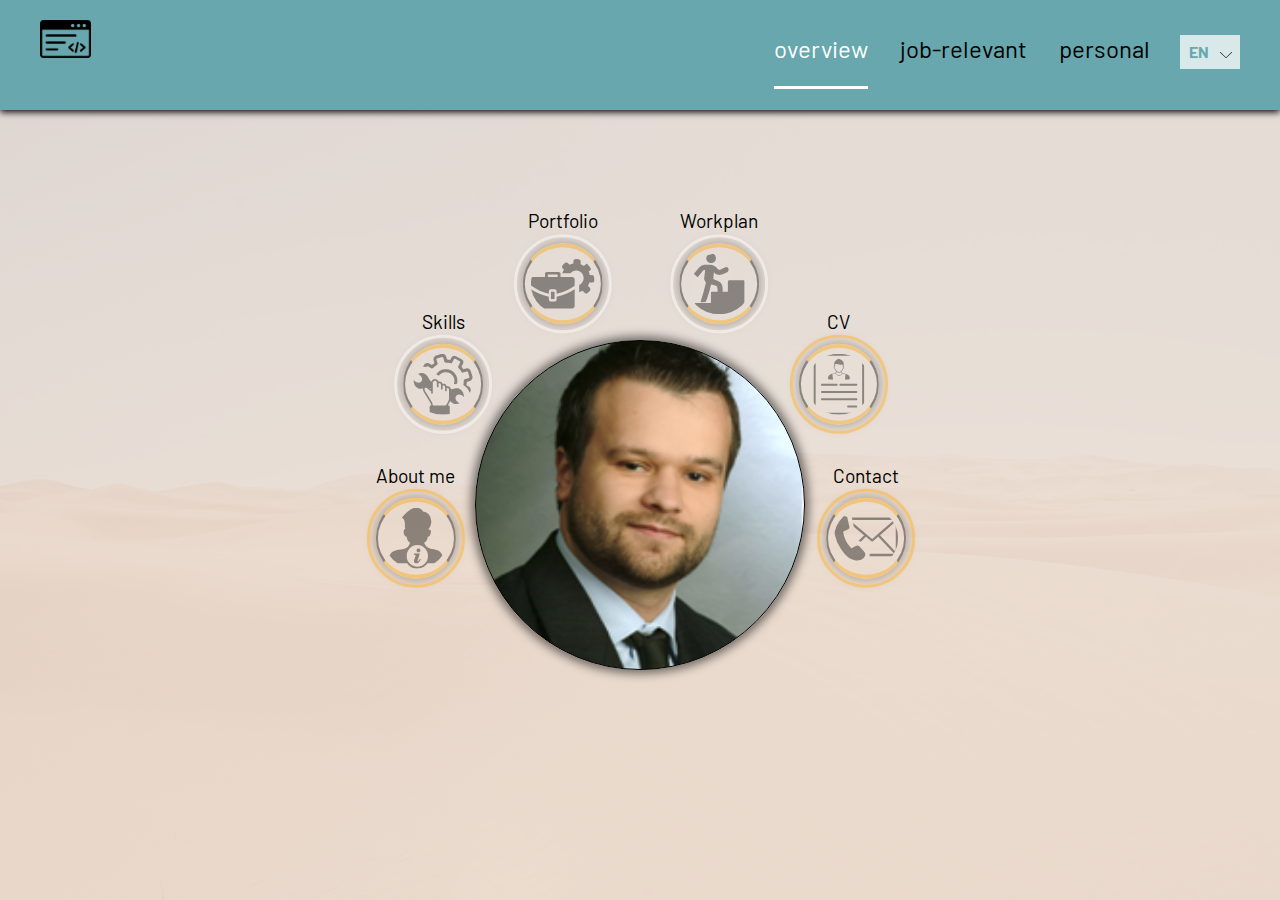
==== commit 81cb321d: "Comment out base tag" ====
--- a/index.html
+++ b/index.html
@@ -13,7 +13,7 @@
     <title>overview application</title>
     <!-- BASE -->
     <!-- for github pages -->
-    <base href="/bru1415.github.io/job-application-site/" />
+    <!-- <base href="/bru1415.github.io/job-application-site/" /> -->
     <!-- for localhost -->
     <!-- <base href="" /> -->
     <!-- GOOGLE FONTS -->
@@ -42,9 +42,9 @@
       rel="stylesheet"
     />
     <!-- Custom css -->
-    <link rel="stylesheet" href="./styles.css" />
+    <link rel="stylesheet" href="/styles.css" />
     <!-- JS -->
-    <script src="./index.js" defer></script>
+    <script src="/index.js" defer></script>
     <!-- <script src="../jsonData.js" type="module" defer></script> -->
   </head>
   <body class="overview">
